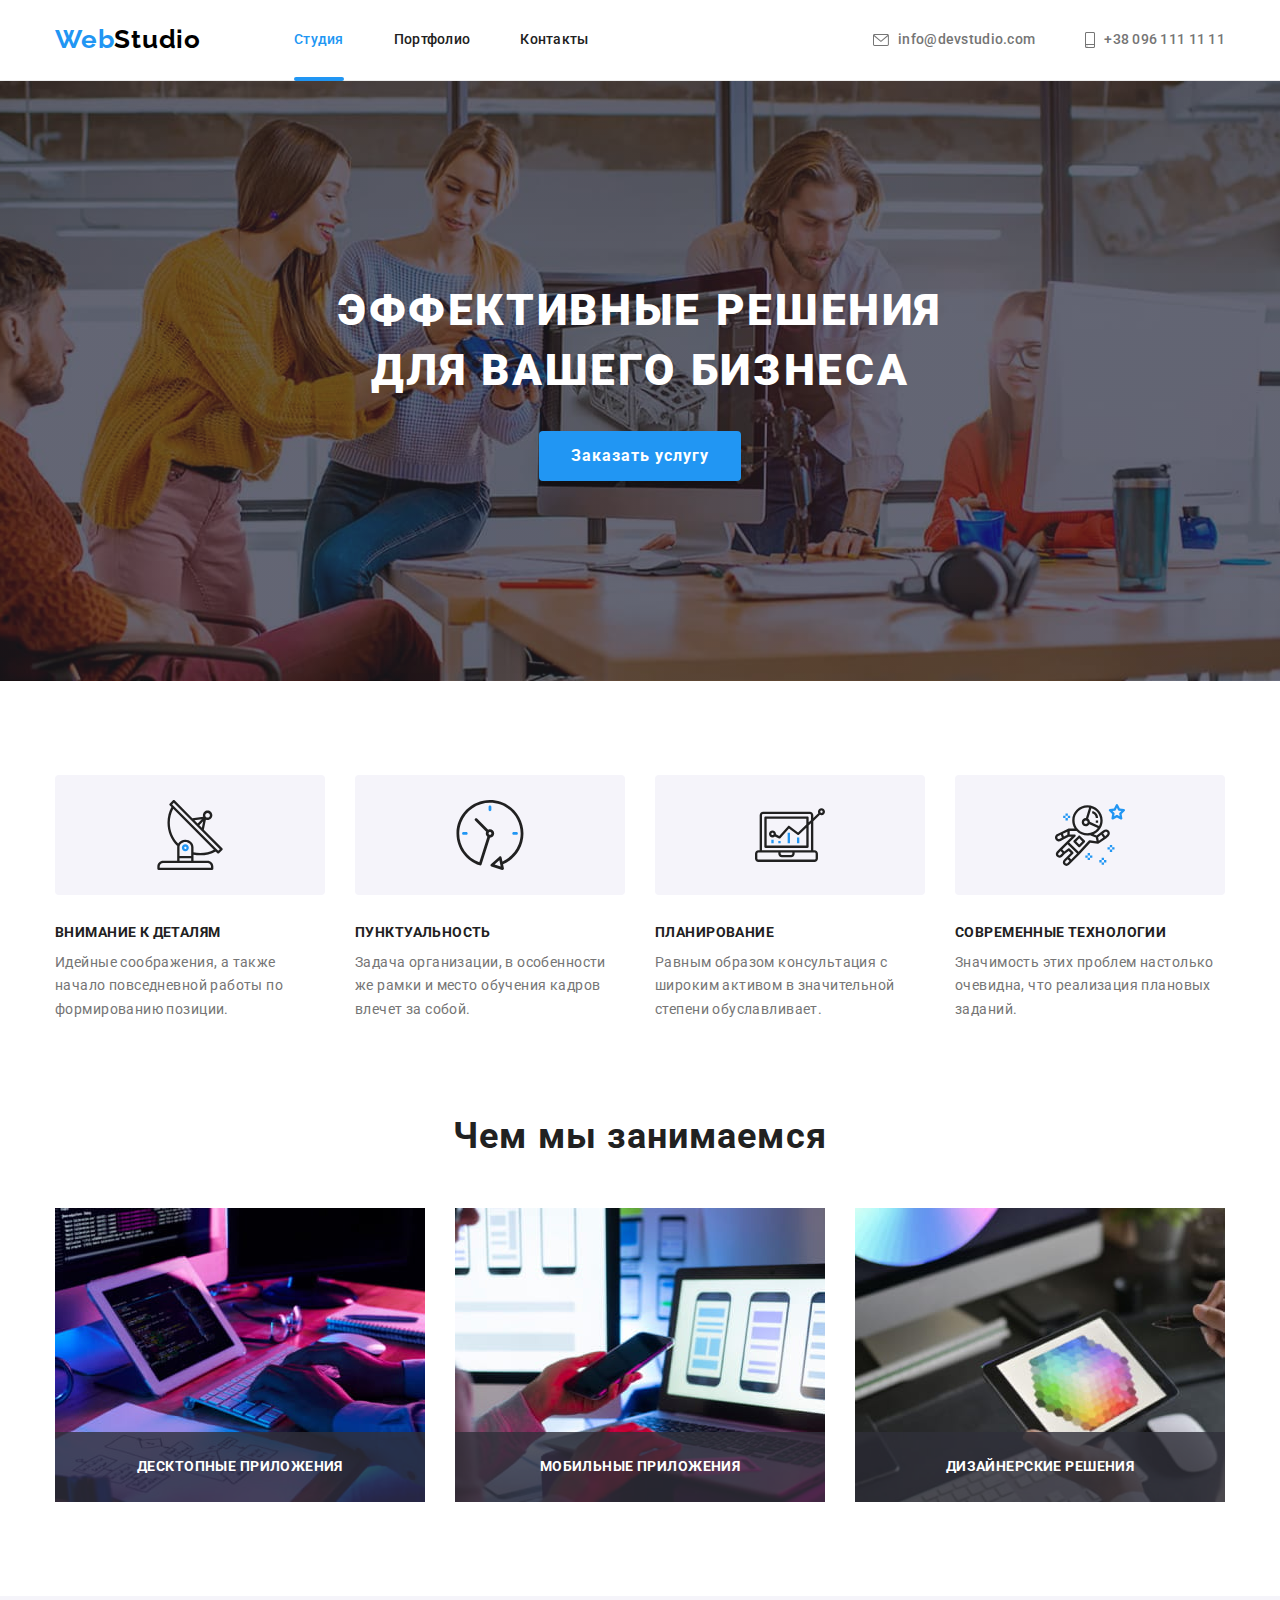
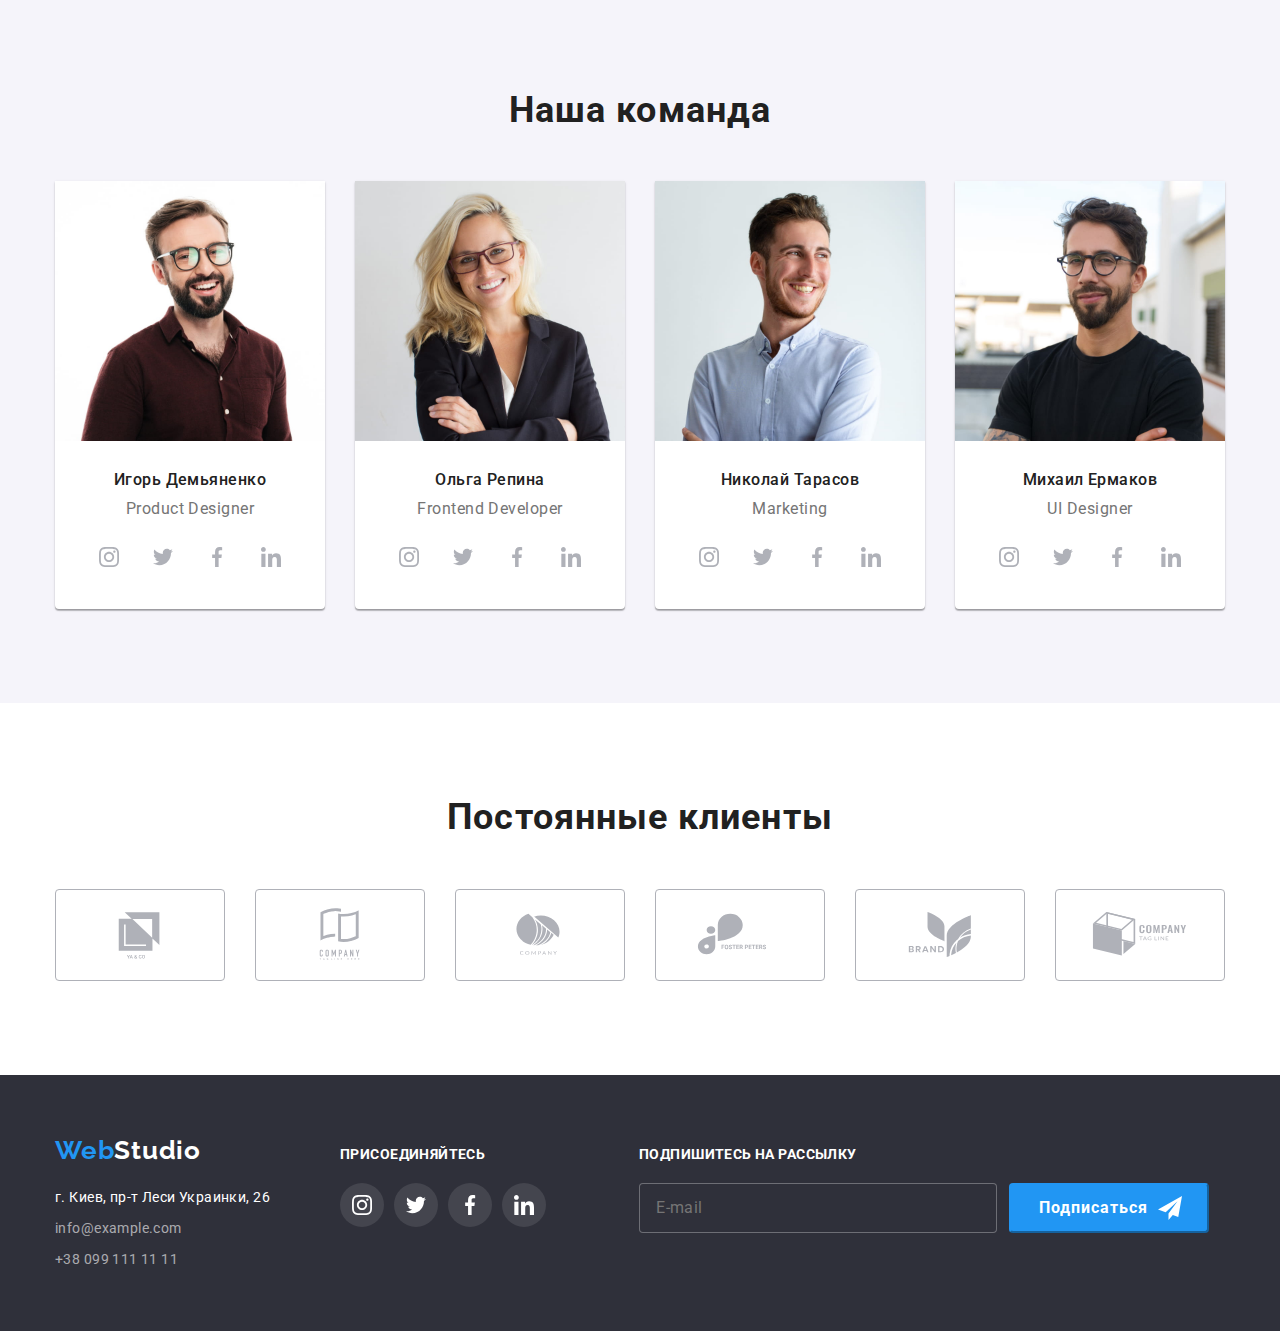
==== index.html @ 69a91611 "start" ====
<!DOCTYPE html>
<html lang="en">
<head>
    <meta charset="UTF-8">
    <meta http-equiv="X-UA-Compatible" content="IE=edge">
    <meta name="viewport" content="width=device-width, initial-scale=1.0">
    <title>goit-markup-hw-05</title>
    <link rel="stylesheet" href="./css/modernnormalize.css">
    <link rel="stylesheet" href="./css/style.css">
    <link rel="preconnect" href="https://fonts.googleapis.com">
    <link rel="preconnect" href="https://fonts.gstatic.com" crossorigin>
    <link href="https://fonts.googleapis.com/css2?family=Montserrat:wght@400;700&family=Raleway:wght@700&family=Roboto:wght@400;500;700;900&display=swap"
          rel="stylesheet">
</head>
<body>
    <!--Шапка-->
    <header class="headr">
        <div class="container">
            <nav class="navigation">
                <a href="./index.html" class="logo headers-logo link">
                    <span class="web">Web</span>Studio
                </a>
                <ul class="navig-list list">
                    <li class="headr-list-content"><a class="navig-link studio link" href="./index.html">Студия</a></li>
                    <li class="headr-list-content"><a class="navig-link link" href="./portfolio.html">Портфолио</a></li>
                    <li class="headr-list-content"><a class="navig-link link" href="">Контакты</a></li>
                </ul>
            </nav>
            <ul class="contacts-list list">
                <li class="headr-list-content"><a class="headers-contacts link" href="mailto:info@devstudio.com">
                    <svg class="headers-contacts-icon"><use href="./images/icons.svg#icon-mail"></use>
                    </svg>
                    info@devstudio.com
                </a>
                </li>
                <li class="headr-list-content"><a class="headers-contacts link" href="tel:+380961111111">
                    <svg class="headers-contacts-tel">
                        <use href="./images/icons.svg#icon-smartphone"></use>
                    </svg>
                    +38 096 111 11 11
                </a></li>
            </ul>
        </div> 
                
    </header>
    <main>
    <!--Герой-->   
        <section class="hero">
            <div class="container">
                <h1 class="hero-title title">Эффективные решения для вашего бизнеса</h1>
                <button data-modal-open class="main-butn" type="button">Заказать услугу</button>
            </div>
            <div data-modal class="backdrop is-hidden">
                <div class="modal">
                    
                    <button  data-modal-close class="close-btn" type="button">
                        <svg width="18px" height="18px" class="svg-close">
                            <use href="./images/icons.svg#icon-close">
                            </use>
                        </svg>
                    </button>
                    <div>
                        <b class="recall">Оставьте свои данные, мы вам перезвоним</b>
                        <form class="modal-form" autocomplete="off">
                            <label for="name" class="label-modal">Имя
                                <input class="input-modal" name="nik" type="text" id="name" />
                                <svg class="modal-icon" width="12px" height="12px">
                                    <use href="./images/icons.svg#icon-human"></use>
                                </svg>
                            </label>
                            <label class="label-modal">Телефон
                                <input class="input-modal" name="telephone" type="tel"/>
                                <svg class="modal-icon" width="13px" height="13px">
                                    <use href="./images/icons.svg#icon-phone"></use>
                                </svg>
                            </label>
                            <label class="label-modal">Почта
                                <input class="input-modal" name="mail" type="email"/>
                                <svg class="modal-icon" width="15px" height="12px">
                                    <use href="./images/icons.svg#icon-mail-2"></use>
                                </svg>
                            </label>
                            <label class="label-modal">Комментарий
                                <textarea class="textarea-modal"  name="coments" placeholder="Введите текст"></textarea>
                                                           
                            </label>
                            <label class="checkbox-text" >
                                
                                <input class="checkbox-agree visually-hidden "  type="checkbox" ><span class="check-area"></span>Соглашаюсь с рассылкой и принимаю <a class="modal-link" href="">Условия договора</a>
                                
                            </label>
                            <button type="submit" class="modal-btn">Отправить</button>
                        </form>
                    </div>
                    
                </div>

            </div>
        </section>
    <!--Наши плюсы (скрытый заголовок)--> 
    <section class="services section">
        <div class="container">
            <!-- Скрытый заголовок-->
            <h2 class="visually-hidden">Наши плюсы</h2>
            <ul class="services-list list">
                <li class="services-list-content">
                    <div class="services-picture">
                        <svg class="services-icon">
                            <use href="./images/icons.svg#icon-antenna">
                            </use>
                        </svg>
                    </div>
                    <h3 class="services-titles">Внимание к деталям</h3>
                    <p class="services-description">Идейные соображения, а также начало повседневной работы по формированию позиции.
                    </p>
                </li>
                <li class="services-list-content">
                    <div class="services-picture">
                        <svg class="services-icon">
                            <use href="./images/icons.svg#icon-clock">
                            </use>
                        </svg>
                    </div>
                    <h3 class="services-titles">Пунктуальность</h3>
                    <p class="services-description">Задача организации, в особенности же рамки и место обучения кадров влечет за
                        собой.</p>
                </li>
                <li class="services-list-content">
                    <div class="services-picture">
                        <svg class="services-icon">
                            <use href="./images/icons.svg#icon-diagram">
                            </use>
                        </svg>
                    </div>
                    <h3 class="services-titles">Планирование</h3>
                    <p class="services-description">Равным образом консультация с широким активом в значительной степени
                        обуславливает.</p>
                </li>
                <li class="services-list-content">
                    <div class="services-picture">
                        <svg class="services-icon">
                            <use href="./images/icons.svg#icon-astronaut">
                            </use>
                        </svg>
                    </div>
                    <h3 class="services-titles">Современные технологии</h3>
                    <p class="services-description">Значимость этих проблем настолько очевидна, что реализация плановых заданий.</p>
                </li>
            </ul>
        </div>
    </section>
    <!--Чем мы занимаемся-->
    <section class="our-job section">
       <div class="container">
            <h2 class="our-job-title">Чем мы занимаемся</h2>
            <ul class="our-job-list list">
                <li class="oj-list-content">
                    <img src="./images/box1.jpg" alt="Десктопные приложения" width="370"><div class="img-name">Десктопные приложения</div>
                </li>
                <li class="oj-list-content">
                    <img src="./images/box2.jpg" alt="Мобильные приложения" width="370"><div class="img-name">Мобильные приложения</div>
                </li>
                <li class="oj-list-content">
                    <img src="./images/box3.jpg" alt="Дизайнерские решения" width="370"><div class="img-name">Дизайнерские решения</div>
                </li>
            </ul>
       </div>
    </section>
    <!--Наша команда-->
    <section class="our-team section">
        <div class="container">
            <h2 class="our-team-title">Наша команда</h2>
            <ul class="our-team-list list">             
                <li class="list-content-team">
                    <img src="./images/worker1.jpg" alt="worker" width="270">
                    <div class="worker-box">
                    <h3 class="worker-title">Игорь Демьяненко</h3>
                    <p class="position">Product Designer</p>
                    <ul class="worker-icons list">
                        <li><a class="worker-link link" href=""><svg class="worker-icon">
                                    <use href="./images/icons.svg#icon-insta"></use>
                                    </svg>
                            </a>
                        </li>
                        <li><a class="worker-link link" href=""><svg class="worker-icon">
                                    <use href="./images/icons.svg#icon-twitter"></use>
                                </svg>
                            </a>
                        </li>
                        <li><a class="worker-link link" href=""><svg class="worker-icon">
                                    <use href="./images/icons.svg#icon-facebook"></use>
                                </svg>
                            </a>
                        </li>
                        <li><a class="worker-link link" href=""><svg class="worker-icon">
                                    <use href="./images/icons.svg#icon-linkedin"></use>
                                </svg>
                            </a>
                        </li>
                    </ul>
                    </div>
                </li>
                <li class="list-content-team">
                    <img src="./images/worker2.jpg" alt="worker" width="270">
                    <div class="worker-box">
                    <h3 class="worker-title">Ольга Репина</h3>
                    <p class="position">Frontend Developer</p>
                    <ul class="worker-icons list">
                        <li><a class="worker-link link" href=""><svg class="worker-icon">
                                    <use href="./images/icons.svg#icon-insta"></use>
                                </svg>
                            </a>
                        </li>
                        <li><a class="worker-link link" href=""><svg class="worker-icon">
                                    <use href="./images/icons.svg#icon-twitter"></use>
                                </svg>
                            </a>
                        </li>
                        <li><a class="worker-link link" href=""><svg class="worker-icon">
                                    <use href="./images/icons.svg#icon-facebook"></use>
                                </svg>
                            </a>
                        </li>
                        <li><a class="worker-link link" href=""><svg class="worker-icon">
                                    <use href="./images/icons.svg#icon-linkedin"></use>
                                </svg>
                            </a>
                        </li>
                    </ul>
                    </div>
                </li>
                <li class="list-content-team">
                    <img src="./images/worker3.jpg" alt="worker" width="270">
                    <div class="worker-box">
                    <h3 class="worker-title">Николай Тарасов</h3>
                    <p class="position">Marketing</p>
                    <ul class="worker-icons list">
                        <li><a class="worker-link link"  href=""><svg class="worker-icon">
                                    <use href="./images/icons.svg#icon-insta"></use>
                                </svg>
                            </a>
                        </li>
                        <li><a class="worker-link link"  href=""><svg class="worker-icon">
                                    <use href="./images/icons.svg#icon-twitter"></use>
                                </svg>
                            </a>
                        </li>
                        <li><a class="worker-link link"  href=""><svg class="worker-icon">
                                    <use href="./images/icons.svg#icon-facebook"></use>
                                </svg>
                            </a>
                        </li>
                        <li><a class="worker-link link"  href=""><svg class="worker-icon">
                                    <use href="./images/icons.svg#icon-linkedin"></use>
                                </svg>
                            </a>
                        </li>
                    </ul>
                    </div>
                </li>
                <li class="list-content-team">
                    <img src="./images/worker4.jpg" alt="worker" width="270">
                    <div class="worker-box">
                    <h3 class="worker-title">Михаил Ермаков</h3>
                    <p class="position">UI Designer</p>
                    <ul class="worker-icons list">
                        <li><a class="worker-link link" href=""><svg class="worker-icon">
                                    <use href="./images/icons.svg#icon-insta"></use>
                                </svg>
                            </a>
                        </li>
                        <li><a class="worker-link link" href=""><svg class="worker-icon">
                                    <use href="./images/icons.svg#icon-twitter"></use>
                                </svg>
                            </a>
                        </li>
                        <li><a class="worker-link link" href=""><svg class="worker-icon">
                                    <use href="./images/icons.svg#icon-facebook"></use>
                                </svg>
                            </a>
                        </li>
                        <li><a class="worker-link link"  href=""><svg class="worker-icon">
                                    <use href="./images/icons.svg#icon-linkedin"></use>
                                </svg>
                            </a>
                        </li>
                    </ul>
                    </div>
                </li>
            </ul>
        </div>
    </section>
    <!--Клиенты-->
    <section class="clients">
        <div class="container">
            <h2 class="clients-title">Постоянные клиенты</h2>
            <ul class="clients-list list">
                <li class="clients-list-content">
                    <a href="" class="clients-link link" ><svg class="clients-icon" height="60" width="106"><use href="./images/icons.svg#icon-logoone"></use></svg></a>
                </li>
                <li class="clients-list-content">
                    <a href="" class="clients-link link"><svg class="clients-icon" height="60" width="106">
                            <use href="./images/icons.svg#icon-logotwo"></use>
                        </svg></a>
                </li>
                <li class="clients-list-content">
                    <a href="" class="clients-link link"><svg class="clients-icon" height="60" width="106">
                            <use href="./images/icons.svg#icon-logothree"></use>
                        </svg></a>
                </li>
                <li class="clients-list-content">
                    <a href="" class="clients-link link"><svg class="clients-icon" height="60" width="106">
                            <use href="./images/icons.svg#icon-logofour"></use>
                        </svg></a>
                </li>
                <li class="clients-list-content">
                    <a href="" class="clients-link link"><svg class="clients-icon" height="60" width="106">
                            <use href="./images/icons.svg#icon-logofive"></use>
                        </svg></a>
                </li>
                <li class="clients-list-content">
                    <a href="" class="clients-link link"><svg class="clients-icon" height="60" width="106">
                            <use href="./images/icons.svg#icon-logosix"></use>
                        </svg></a>
                </li>
            </ul>
        </div>
    </section>
    </main>
    <!--Подвал-->
    <footer class="footr">
        <div class="container cont-footer">
            <div class="nav-box">
            <a class="logo footers-logo link" href="./index.html">
                <span class="web">Web</span>Studio
            </a>
            <address class="adres">
                <ul class="adres-list list">
                    <li class="footr-list-content"><a class="fact-adres link" href="https://goo.gl/maps/tWHg3Sb9LDnPVepB7" target="_blank"
                            rel="noopener nofollow noreferrer">г. Киев, пр-т Леси Украинки, 26</a></li>
                    <li class="footr-list-content"><a class="second-adres link" href="mailto:info@example.com">info@example.com</a></li>
                    <li class="footr-list-content"><a class="second-adres link" href="tel:+380991111111">+38 099 111 11 11</a></li>
                </ul>
            </address>
            </div>
            <div class="networks">
                <h3 class="footer-title">Присоединяйтесь</h3>
                <ul class="networks-list list">
                    <li class="networks-list-content">
                        <a class="networks-link link" href=""><svg class="networks-icon">
                                <use href="./images/icons.svg#icon-insta"></use>
                            </svg>
                        </a>
                    </li>
                    <li class="networks-list-content">
                        <a class="networks-link link" href=""><svg class="networks-icon">
                                <use href="./images/icons.svg#icon-twitter"></use>
                            </svg>
                        </a>
                    </li>
                    <li class="networks-list-content">
                        <a class="networks-link link" href=""><svg class="networks-icon">
                                <use href="./images/icons.svg#icon-facebook"></use>
                            </svg>
                        </a>
                    </li>
                    <li class="networks-list-content">
                        <a class="networks-link link" href=""><svg class="networks-icon">
                                <use href="./images/icons.svg#icon-linkedin"></use>
                            </svg>
                        </a>
                    </li>
                </ul>
            
            </div>
            <div class="mailing">
                <h3 class="footer-title">Подпишитесь на рассылку</h3>
                <form class="footer-form" autocomplete="off">
                    <label class="label-form-ftr">
                        <input type="email" name="email" class="input-form-ftr" placeholder="E-mail" />
                    </label>
                    <button type="submit" class="mail-btn">Подписаться <svg class="send-icon" width="24px" height="24px">
                        <use href="./images/icons.svg#icon-send"></use>
                        </svg>
                    </button>
                
                </form>

            </div>
            
        </div>
            
        
    </footer>
    <script src="./js/modal.js"></script>

</body>
</html>
---- css/modernnormalize.css ----
/*! modern-normalize v1.1.0 | MIT License | https://github.com/sindresorhus/modern-normalize */

/*
Document
========
*/

/**
Use a better box model (opinionated).
*/

*,
::before,
::after {
	box-sizing: border-box;
}

/**
1. Correct the line height in all browsers.
2. Prevent adjustments of font size after orientation changes in iOS.
3. Use a more readable tab size (opinionated).
*/

html {
	line-height: 1.15; /* 1 */
	-webkit-text-size-adjust: 100%; /* 2 */
	-moz-tab-size: 4; /* 3 */
	tab-size: 4; /* 3 */
}

/*
Sections
========
*/

/**
1. Remove the margin in all browsers.
2. Improve consistency of default fonts in all browsers. (https://github.com/sindresorhus/modern-normalize/issues/3)
*/

body {
	margin: 0; /* 1 */
	font-family:
		system-ui,
		-apple-system, /* Firefox supports this but not yet `system-ui` */
		'Segoe UI',
		Roboto,
		Helvetica,
		Arial,
		sans-serif,
		'Apple Color Emoji',
		'Segoe UI Emoji'; /* 2 */
}

/*
Grouping content
================
*/

/**
1. Add the correct height in Firefox.
2. Correct the inheritance of border color in Firefox. (https://bugzilla.mozilla.org/show_bug.cgi?id=190655)
*/

hr {
	height: 0; /* 1 */
	color: inherit; /* 2 */
}

/*
Text-level semantics
====================
*/

/**
Add the correct text decoration in Chrome, Edge, and Safari.
*/

abbr[title] {
	text-decoration: underline dotted;
}

/**
Add the correct font weight in Edge and Safari.
*/

b,
strong {
	font-weight: bolder;
}

/**
1. Improve consistency of default fonts in all browsers. (https://github.com/sindresorhus/modern-normalize/issues/3)
2. Correct the odd 'em' font sizing in all browsers.
*/

code,
kbd,
samp,
pre {
	font-family:
		ui-monospace,
		SFMono-Regular,
		Consolas,
		'Liberation Mono',
		Menlo,
		monospace; /* 1 */
	font-size: 1em; /* 2 */
}

/**
Add the correct font size in all browsers.
*/

small {
	font-size: 80%;
}

/**
Prevent 'sub' and 'sup' elements from affecting the line height in all browsers.
*/

sub,
sup {
	font-size: 75%;
	line-height: 0;
	position: relative;
	vertical-align: baseline;
}

sub {
	bottom: -0.25em;
}

sup {
	top: -0.5em;
}

/*
Tabular data
============
*/

/**
1. Remove text indentation from table contents in Chrome and Safari. (https://bugs.chromium.org/p/chromium/issues/detail?id=999088, https://bugs.webkit.org/show_bug.cgi?id=201297)
2. Correct table border color inheritance in all Chrome and Safari. (https://bugs.chromium.org/p/chromium/issues/detail?id=935729, https://bugs.webkit.org/show_bug.cgi?id=195016)
*/

table {
	text-indent: 0; /* 1 */
	border-color: inherit; /* 2 */
}

/*
Forms
=====
*/

/**
1. Change the font styles in all browsers.
2. Remove the margin in Firefox and Safari.
*/

button,
input,
optgroup,
select,
textarea {
	font-family: inherit; /* 1 */
	font-size: 100%; /* 1 */
	line-height: 1.15; /* 1 */
	margin: 0; /* 2 */
}

/**
Remove the inheritance of text transform in Edge and Firefox.
*/

button,
select {
	text-transform: none;
}

/**
Correct the inability to style clickable types in iOS and Safari.
*/

button,
[type='button'],
[type='reset'],
[type='submit'] {
	-webkit-appearance: button;
}

/**
Remove the inner border and padding in Firefox.
*/

::-moz-focus-inner {
	border-style: none;
	padding: 0;
}

/**
Restore the focus styles unset by the previous rule.
*/

:-moz-focusring {
	outline: 1px dotted ButtonText;
}

/**
Remove the additional ':invalid' styles in Firefox.
See: https://github.com/mozilla/gecko-dev/blob/2f9eacd9d3d995c937b4251a5557d95d494c9be1/layout/style/res/forms.css#L728-L737
*/

:-moz-ui-invalid {
	box-shadow: none;
}

/**
Remove the padding so developers are not caught out when they zero out 'fieldset' elements in all browsers.
*/

legend {
	padding: 0;
}

/**
Add the correct vertical alignment in Chrome and Firefox.
*/

progress {
	vertical-align: baseline;
}

/**
Correct the cursor style of increment and decrement buttons in Safari.
*/

::-webkit-inner-spin-button,
::-webkit-outer-spin-button {
	height: auto;
}

/**
1. Correct the odd appearance in Chrome and Safari.
2. Correct the outline style in Safari.
*/

[type='search'] {
	-webkit-appearance: textfield; /* 1 */
	outline-offset: -2px; /* 2 */
}

/**
Remove the inner padding in Chrome and Safari on macOS.
*/

::-webkit-search-decoration {
	-webkit-appearance: none;
}

/**
1. Correct the inability to style clickable types in iOS and Safari.
2. Change font properties to 'inherit' in Safari.
*/

::-webkit-file-upload-button {
	-webkit-appearance: button; /* 1 */
	font: inherit; /* 2 */
}

/*
Interactive
===========
*/

/*
Add the correct display in Chrome and Safari.
*/

summary {
	display: list-item;
}
---- css/style.css ----
*,
*::before,
*::after {
  box-sizing: border-box;
}
h1,
h2,
h3,
h4,
h5,
h6,
p {
  margin: 0;
}
ul {
  padding: 0;
  margin: 0;
}
img {
  display: block;
}

:root {
  --main-font: 'Roboto';
  --secondary-font: 'Raleway';
  --main-text-color: #212121;
  --primyry-text-color: #757575;
  --secondary-color: #2196f3;
  --bacnd-color: #ffffff;
  --logo-color: #000000;
  --hero-foot-color: #2f303a;
  --dysine-color: #f5f4fa;
  --adress-color: rgba(255, 255, 255, 0.6);
  --categorie-color: #eeeeee;
  --button-color: #188ce8;
  --icon-color: #afb1b8;
}
.container {
  width: 1200px;
  margin: 0 auto;
  padding-left: 15px;
  padding-right: 15px;
}

/* BODY */
body {
  color: var(--main-text-color);
  font-family: var(--main-font), sans-serif;
  font-weight: 400;
}
.list {
  list-style-type: none;
}
.link {
  text-decoration: none;
  display: block;
}
.section {
  padding-top: 94px;
  padding-bottom: 94px;
}
/* Стили Шапки */
.navig-link.studio {
  color: var(--secondary-color);
}
.navig-link.portfolio {
  color: var(--secondary-color);
}
.logo {
  font-family: var(--secondary-font);
  font-weight: 700;
  font-size: 26px;
  line-height: 1.2;
  letter-spacing: 0.03em;
}
.headers-logo {
  color: var(--logo-color);
}
.web {
  color: var(--secondary-color);
}
.navig-link {
  position: relative;
  font-weight: 500;
  font-size: 14px;
  line-height: 1.14;
  letter-spacing: 0.02em;
  color: var(--main-text-color);
  text-decoration: none;
  padding-top: 32px;
  padding-bottom: 32px;
  transition: color 250ms cubic-bezier(0.4, 0, 0.2, 1);
}

.navig-link.studio::after {
  position: absolute;
  bottom: -1px;
  content: '';
  display: block;
  width: 100%;
  height: 4px;
  border-radius: 2px;
  background-color: var(--secondary-color);
}
.navig-link.portfolio::after {
  position: absolute;
  bottom: -1px;
  content: '';
  display: block;
  width: 100%;
  height: 4px;
  border-radius: 2px;
  background-color: var(--secondary-color);
}

.navig-link:hover {
  color: var(--secondary-color);
}
.navig-link:focus {
  color: var(--secondary-color);
}
.headers-contacts {
  display: inline-flex;
  align-items: center;
  font-weight: 500;
  line-height: 1.14;
  letter-spacing: 0.02em;
  font-size: 14px;
  color: var(--primyry-text-color);
  text-decoration: none;
  padding-top: 32px;
  padding-bottom: 32px;

  transition: color 250ms cubic-bezier(0.4, 0, 0.2, 1);
}
.headers-contacts-icon {
  fill: var(--primyry-text-color);
  display: inline-block;
  width: 16px;
  height: 12px;
  margin-right: 9px;
  transition: fill 250ms cubic-bezier(0.4, 0, 0.2, 1);
}
.headers-contacts:hover .headers-contacts-icon,
.headers-contacts:focus .headers-contacts-icon {
  fill: var(--secondary-color);
}
.headers-contacts-tel {
  fill: var(--primyry-text-color);
  display: inline-block;
  width: 10px;
  height: 16px;
  margin-right: 9px;
  transition: fill 250ms cubic-bezier(0.4, 0, 0.2, 1);
}
.headers-contacts:hover .headers-contacts-tel,
.headers-contacts:focus .headers-contacts-tel {
  fill: var(--secondary-color);
}

.headers-contacts:hover,
.headers-contacts:focus {
  color: var(--secondary-color);
}

.headr {
  border-bottom: 1px solid #ececec;
}
.headr > .container {
  display: flex;
  align-items: center;
}
.navigation {
  display: flex;
  align-items: center;
}
.navig-list {
  display: flex;
  align-items: center;
  margin-left: 93px;
}
.contacts-list {
  display: flex;
  align-items: center;
  margin-left: auto;
}
.headr-list-content:not(:last-child) {
  margin-right: 50px;
}
/* Герой */

.hero {
  max-width: 1600px;
  background-color: var(--hero-foot-color);
  background-image: linear-gradient(to right, rgba(47, 48, 58, 0.4), rgba(47, 48, 58, 0.4)),
    url('../images/background.jpg');
  background-size: cover;
  background-repeat: no-repeat;
  background-position: center;
  text-align: center;
  padding: 200px 0;
  margin: 0 auto;
}
.hero > .container {
  padding: 0 0;
}
.hero-title {
  font-weight: 900;
  font-size: 44px;
  line-height: 1.36;
  max-width: 696px;

  letter-spacing: 0.06em;
  text-transform: uppercase;
  color: var(--bacnd-color);

  margin: 0 auto 30px auto;
}
.main-butn {
  font-family: var(--main-font);
  cursor: pointer;
  background: var(--secondary-color);
  box-shadow: 0px 4px 4px rgba(0, 0, 0, 0.15);
  border-radius: 4px;
  border: none;
  min-width: 200px;
  padding: 10px 32px;
  /* for text button */
  font-weight: 700;
  font-size: 16px;
  line-height: 1.87;
  align-items: center;
  letter-spacing: 0.06em;

  color: var(--bacnd-color);
  transition: background-color 250ms cubic-bezier(0.4, 0, 0.2, 1);
}
.main-butn:hover {
  background-color: var(--button-color);
}
.main-butn:focus {
  background-color: var(--button-color);
}

/* модалка */
.backdrop {
  position: fixed;
  top: 0;
  left: 0;
  width: 100%;
  height: 100%;
  background-color: rgba(0, 0, 0, 0.2);
  transition-property: transform, opacity, visibility;
  transition-duration: 250ms;
  transition-timing-function: cubic-bezier(0.4, 0, 0.2, 1);
  z-index: 10;
}
.backdrop.is-hidden {
  transform: scale(0.7);
  opacity: 0;
  pointer-events: none;
  visibility: hidden;
}
.modal {
  padding: 40px;
  position: absolute;
  width: 528px;
  height: 581px;
  background-color: var(--bacnd-color);
  top: 50%;
  left: 50%;
  transform: translate(-50%, -50%);

  box-shadow: 0px 1px 3px rgba(0, 0, 0, 0.12), 0px 1px 1px rgba(0, 0, 0, 0.14),
    0px 2px 1px rgba(0, 0, 0, 0.2);
  border-radius: 4px;
}
.close-btn {
  cursor: pointer;
  position: absolute;
  top: 8px;
  right: 8px;
  width: 30px;
  height: 30px;
  background-color: var(--bacnd-color);
  border: 1px solid rgba(0, 0, 0, 0.1);
  border-radius: 50%;
}
.svg-close {
  position: absolute;
  top: 50%;
  left: 50%;
  transform: translate(-50%, -50%);
  fill: var(--logo-color);
}

.close-btn:focus .svg-close,
.close-btn:hover .svg-close {
  fill: var(--button-color);
}

/* форма модалки  */
.recall {
  display: block;
  margin-bottom: 12px;
  font-weight: 700;
  font-size: 20px;
  line-height: 1.15;
  text-align: center;
  letter-spacing: 0.03em;
  color: var(--main-text-color);
}

.label-modal {
  position: relative;
  display: flex;
  flex-direction: column;
  margin-bottom: 10px;
  text-align: left;
  font-size: 12px;
  line-height: 1.16;
  letter-spacing: 0.01em;
  color: var(--primyry-text-color);
}
.input-modal {
  padding-left: 38px;
  z-index: 1;
  width: 448px;
  height: 40px;
  border: 1px solid rgba(33, 33, 33, 0.2);
  box-sizing: border-box;
  border-radius: 4px;
  background-color: var(--bacnd-color);
  outline: none;
  margin-top: 4px;
  transition: border-color 250ms cubic-bezier(0.4, 0, 0.2, 1);
}
.textarea-modal {
  width: 448px;
  height: 138px;
  outline: none;

  border: 1px solid rgba(33, 33, 33, 0.2);
  box-sizing: border-box;
  border-radius: 4px;
  resize: none;
  padding: 12px 16px;
  margin-top: 4px;
  transition: border-color 250ms cubic-bezier(0.4, 0, 0.2, 1);
}
.textarea-modal:focus {
  outline: none;
  border-color: var(--secondary-color);
}
.checkbox-text {
  position: relative;
  padding-left: 20px;
  display: block;
  font-size: 14px;
  line-height: 1.7;
  letter-spacing: 0.03em;
  color: #757575;
}

.check-area {
  display: block;
  position: absolute;
  width: 16px;
  height: 15px;
  background-color: var(--bacnd-color);
  border: 2px solid var(--main-text-color);
  border-radius: 2px;
  top: 50%;
  left: 20px;
  transform: translate(-50%, -50%);
  cursor: pointer;
  transition: border-color 250ms cubic-bezier(0.4, 0, 0.2, 1),
    background-image 250ms cubic-bezier(0.4, 0, 0.2, 1);
}
.checkbox-agree:checked + .check-area {
  background-image: url(../images/check.svg);
  background-color: var(--secondary-color);
  border-color: var(--secondary-color);
  background-repeat: no-repeat;
  background-size: contain;
  border: none;
}
.checkbox-agree:focus + .check-area {
  border-color: var(--secondary-color);
  outline: none;
}
.modal-link {
  color: #2196f3;
}
.textarea-modal::placeholder {
  font-size: 12px;
  line-height: 14px;
  letter-spacing: 0.01em;
  color: rgba(117, 117, 117, 0.5);
}
.modal-btn {
  margin-top: 30px;
  font-weight: 700;
  font-size: 16px;
  line-height: 1.88;

  letter-spacing: 0.06em;
  color: var(--bacnd-color);
  cursor: pointer;

  width: 200px;
  height: 50px;
  background-color: #2196f3;
  border-radius: 4px;
  border-color: var(--secondary-color);
  transition: background-color 250ms cubic-bezier(0.4, 0, 0.2, 1),
    box-shadow 250ms cubic-bezier(0.4, 0, 0.2, 1);
}
.modal-btn:focus,
.modal-btn:hover {
  box-shadow: 0px 4px 4px rgba(0, 0, 0, 0.15);
  background-color: var(--button-color);
}
.modal-icon {
  position: absolute;
  z-index: 2;
  bottom: 14px;
  left: 15px;
  fill: var(--main-text-color);
  transition: fill 250ms cubic-bezier(0.4, 0, 0.2, 1);
}
.input-modal:focus {
  border-color: var(--secondary-color);
  outline: none;
}

.input-modal:focus + .modal-icon {
  fill: var(--secondary-color);
}
/* Наши плюсы */
.services-picture {
  display: flex;
  justify-content: center;
  align-items: center;
  margin-bottom: 30px;
  width: 270px;
  height: 120px;
  background-color: var(--dysine-color);
  border-radius: 4px;
}
.services-icon {
  width: 70px;
  height: 70px;
}
.services-list {
  display: flex;
  align-items: center;
}
.services-list-content {
  width: 270px;
}
.services-list-content:not(:last-child) {
  margin-right: 30px;
}
.services-titles {
  font-weight: 700;
  font-size: 14px;
  line-height: 1.14;
  letter-spacing: 0.03em;
  text-transform: uppercase;
  margin-bottom: 10px;
}
.services-description {
  font-size: 14px;
  line-height: 1.7;
  letter-spacing: 0.03em;
  color: var(--primyry-text-color);
}
/* Чем мы занимаемся */
.our-job.section {
  padding-top: 0px;
}
.our-job-title {
  font-weight: 700;
  line-height: 1.16;
  text-align: center;
  letter-spacing: 0.03em;
  font-size: 36px;
  margin-bottom: 50px;
}
.our-job-list {
  display: flex;
}
.oj-list-content {
  position: relative;
  width: 370px;
}
.oj-list-content:not(:last-child) {
  margin-right: 30px;
}
.img-name {
  position: absolute;
  bottom: 0;
  padding-top: 27px;
  padding-bottom: 27px;
  width: 100%;

  font-weight: 700;
  font-size: 14px;
  line-height: 1.14;
  text-align: center;
  letter-spacing: 0.03em;
  text-transform: uppercase;
  color: var(--bacnd-color);

  background-color: rgba(47, 48, 58, 0.8);
}

/* Наша команда */
.our-team {
  background-color: var(--dysine-color);
}
.our-team-title {
  font-weight: 700;
  line-height: 1.16;
  text-align: center;
  letter-spacing: 0.03em;
  font-size: 36px;
  margin-bottom: 50px;
}
.our-team-list {
  display: flex;
}
.worker-icons {
  display: flex;
  align-items: center;
  justify-content: space-between;
}
.worker-icon {
  width: 20px;
  height: 20px;
  fill: var(--icon-color);
  transition: fill 250ms cubic-bezier(0.4, 0, 0.2, 1);
}
.worker-link {
  display: flex;
  justify-content: center;
  align-items: center;
  width: 44px;
  height: 44px;
  background-color: var(--bacnd-color);
  border-radius: 50%;
  transition: background-color 250ms cubic-bezier(0.4, 0, 0.2, 1);
}
.worker-link:hover,
.worker-link:focus {
  background-color: var(--secondary-color);
}
.worker-link:hover .worker-icon,
.worker-link:focus .worker-icon {
  fill: var(--bacnd-color);
}

.list-content-team {
  background-color: var(--bacnd-color);
  border-radius: 0px 0px 4px 4px;
  box-shadow: 0px 1px 3px rgba(0, 0, 0, 0.12), 0px 1px 1px rgba(0, 0, 0, 0.14),
    0px 2px 1px rgba(0, 0, 0, 0.2);

  width: 270px;
}
.list-content-team:not(:last-child) {
  margin-right: 30px;
}
.worker-box {
  padding: 30px 32px;
}
.worker-title {
  font-weight: 500;
  line-height: 1.18;
  text-align: center;
  letter-spacing: 0.03em;
  font-size: 16px;

  margin-bottom: 10px;
}
.position {
  font-size: 16px;
  line-height: 1.18;
  text-align: center;
  letter-spacing: 0.03em;
  color: var(--primyry-text-color);

  margin-bottom: 16px;
}
/* Клиенты */
.clients {
  padding-top: 94px;
  padding-bottom: 94px;
}
.clients-title {
  font-weight: 700;
  font-size: 36px;
  line-height: 1.16;
  text-align: center;
  letter-spacing: 0.03em;

  margin-bottom: 50px;
}
.clients-list {
  display: flex;
  justify-content: center;
}
.clients-list-content:not(:last-child) {
  margin-right: 30px;
}

.clients-icon {
  fill: var(--icon-color);
  transition: fill 250ms cubic-bezier(0.4, 0, 0.2, 1);
}
.clients-link {
  background-color: var(--bacnd-color);
  display: flex;
  justify-content: center;
  align-items: center;
  width: 170px;
  height: 92px;
  border: 1px solid var(--icon-color);
  border-radius: 4px;
  transition: border-color 250ms cubic-bezier(0.4, 0, 0.2, 1);
}
.clients-link:hover .clients-icon,
.clients-link:focus .clients-icon {
  fill: var(--secondary-color);
}
.clients-link:hover,
.clients-link:focus {
  border-color: var(--secondary-color);
}
/* Подвал */
.footr {
  background-color: var(--hero-foot-color);
  padding-top: 60px;
  padding-bottom: 60px;
}
.adres {
  font-style: normal;
}
.footers-logo {
  color: var(--bacnd-color);
  margin-bottom: 20px;
}
.fact-adres {
  font-size: 14px;
  letter-spacing: 0.03em;
  line-height: 1.7;
  color: var(--bacnd-color);
  transition: color 250ms cubic-bezier(0.4, 0, 0.2, 1);
}
.second-adres {
  font-size: 14px;
  line-height: 1.7;
  letter-spacing: 0.03em;
  color: var(--adress-color);
  transition: color 250ms cubic-bezier(0.4, 0, 0.2, 1);
}
/* что бы футер небыл шире */
.footr-list-content:not(:last-child) {
  margin-bottom: 7px;
}
.fact-adres:hover {
  color: var(--secondary-color);
}
.second-adres:hover {
  color: var(--secondary-color);
}
.fact-adres:focus {
  color: var(--secondary-color);
}
.second-adres:focus {
  color: var(--secondary-color);
}
.footer-title {
  font-weight: 700;
  margin-bottom: 20px;

  font-size: 14px;
  line-height: 1.14;
  letter-spacing: 0.03em;
  text-transform: uppercase;
  color: var(--bacnd-color);
}
.networks {
  margin-left: 70px;
}
.networks-list {
  display: flex;
  align-items: center;
}
.networks-icon {
  width: 20px;
  height: 20px;
  fill: var(--bacnd-color);
}
.networks-list-content:not(:last-child) {
  margin-right: 10px;
}
.networks-link {
  display: flex;
  justify-content: center;
  align-items: center;
  width: 44px;
  height: 44px;
  background-color: rgba(255, 255, 255, 0.1);
  border-radius: 50%;
  transition: background-color 250ms cubic-bezier(0.4, 0, 0.2, 1);
}
.networks-link:focus,
.networks-link:hover {
  background-color: var(--secondary-color);
}

.cont-footer {
  display: flex;
  align-items: baseline;
}

/* форма футера */
.mailing {
  margin-left: 93px;
}
.footer-form {
  display: flex;
}
.input-form-ftr {
  font-size: 16px;
  line-height: 1.25;
  letter-spacing: 0.03em;
  padding-left: 16px;

  color: var(--bacnd-color);
  display: flex;
  align-items: center;
  height: 50px;
  width: 358px;
  background-color: var(--hero-foot-color);
  border: 1px solid rgba(255, 255, 255, 0.3);
  border-radius: 4px;
  transition: border-color 250ms cubic-bezier(0.4, 0, 0.2, 1);
  outline: none;
}
.input-form-ftr:focus,
.input-form-ftr:hover {
  border-color: var(--secondary-color);
}
.mail-btn {
  display: flex;
  align-items: center;

  font-weight: 700;
  font-size: 16px;
  line-height: 1.87;
  letter-spacing: 0.06em;
  color: var(--bacnd-color);
  cursor: pointer;

  width: 200px;
  height: 50px;
  margin-left: 12px;
  padding-left: 28px;
  background-color: var(--secondary-color);
  border-radius: 4px;
  border-color: var(--secondary-color);
  transition: background-color 250ms cubic-bezier(0.4, 0, 0.2, 1);
}
.mail-btn:focus,
.mail-btn:hover {
  background-color: var(--button-color);
}

.send-icon {
  margin-left: 10px;
}

/* Категории */

.visually-hidden {
  position: absolute;

  width: 1px;
  height: 1px;
  margin: -1px;
  border: 0;
  padding: 0;

  white-space: nowrap;

  clip-path: inset(100%);
  clip: rect(0 0 0 0);
  overflow: hidden;
}

.secondary-butns {
  cursor: pointer;
  background-color: var(--dysine-color);
  border: none;
  border-radius: 4px;
  /* for text button */
  font-family: var(--main-font);
  font-weight: 500;
  font-size: 16px;
  line-height: 1.6;
  text-align: center;
  letter-spacing: 0.03em;

  padding: 6px 22px;
  min-width: 73px;

  transition: box-shadow 2500ms cubic-bezier(0.4, 0, 0.2, 1),
    background-color 2500ms cubic-bezier(0.4, 0, 0.2, 1), color 2500ms cubic-bezier(0.4, 0, 0.2, 1);
}
.secondary-butns:hover {
  background-color: var(--secondary-color);
  color: var(--bacnd-color);
  box-shadow: 0px 3px 1px rgba(0, 0, 0, 0.1), 0px 1px 2px rgba(0, 0, 0, 0.08),
    0px 2px 2px rgba(0, 0, 0, 0.12);
}
.secondary-butns:focus {
  background-color: var(--secondary-color);
  color: var(--bacnd-color);
  box-shadow: 0px 3px 1px rgba(0, 0, 0, 0.1), 0px 1px 2px rgba(0, 0, 0, 0.08),
    0px 2px 2px rgba(0, 0, 0, 0.12);
}
/* Селекторы категорий */
.img-overlay {
  position: relative;
  overflow: hidden;
}
.overlay {
  position: absolute;
  padding: 63px 24px;
  width: 100%;
  height: 100%;
  background-color: rgba(33, 150, 243, 0.9);
  top: 0;
  transform: translateY(101%);
  transition: transform 250ms cubic-bezier(0.4, 0, 0.2, 1);
}
.overlay-text {
  font-size: 18px;
  line-height: 1.55;
  letter-spacing: 0.03em;
  color: var(--bacnd-color);
}

.categorie {
  margin-right: 30px;
  margin-bottom: 30px;
  width: 370px;
}
.categorie-box {
  border: 1px solid var(--categorie-color);
  border-top: none;

  padding: 20px 24px;
}
.categorie:nth-last-child(-n + 3) {
  margin-bottom: 0px;
}
.categorie:nth-child(3n) {
  margin-right: 0px;
}

.categories-titles {
  font-weight: 700;
  font-size: 18px;
  line-height: 2;
  color: var(--main-text-color);

  margin-bottom: 4px;
}
.categories-description {
  font-size: 16px;
  line-height: 1.87;
  letter-spacing: 0.03em;
  color: var(--primyry-text-color);
}
.categories-list {
  display: flex;
  justify-content: center;
  margin-bottom: 50px;
}
.categories-list-content:not(:last-child) {
  margin-right: 8px;
}
.categories-img-list {
  display: flex;
  flex-wrap: wrap;
}
.categories-box {
  transition: box-shadow 250ms cubic-bezier(0.4, 0, 0.2, 1);
}
.categories-box:hover,
.categories-box:focus {
  box-shadow: 0px 1px 1px rgba(0, 0, 0, 0.12), 0px 4px 4px rgba(0, 0, 0, 0.06),
    1px 4px 6px rgba(0, 0, 0, 0.16);
}
.categories-box:hover .img-overlay .overlay,
.categories-box:focus .img-overlay .overlay {
  transform: translateY(0%);
}
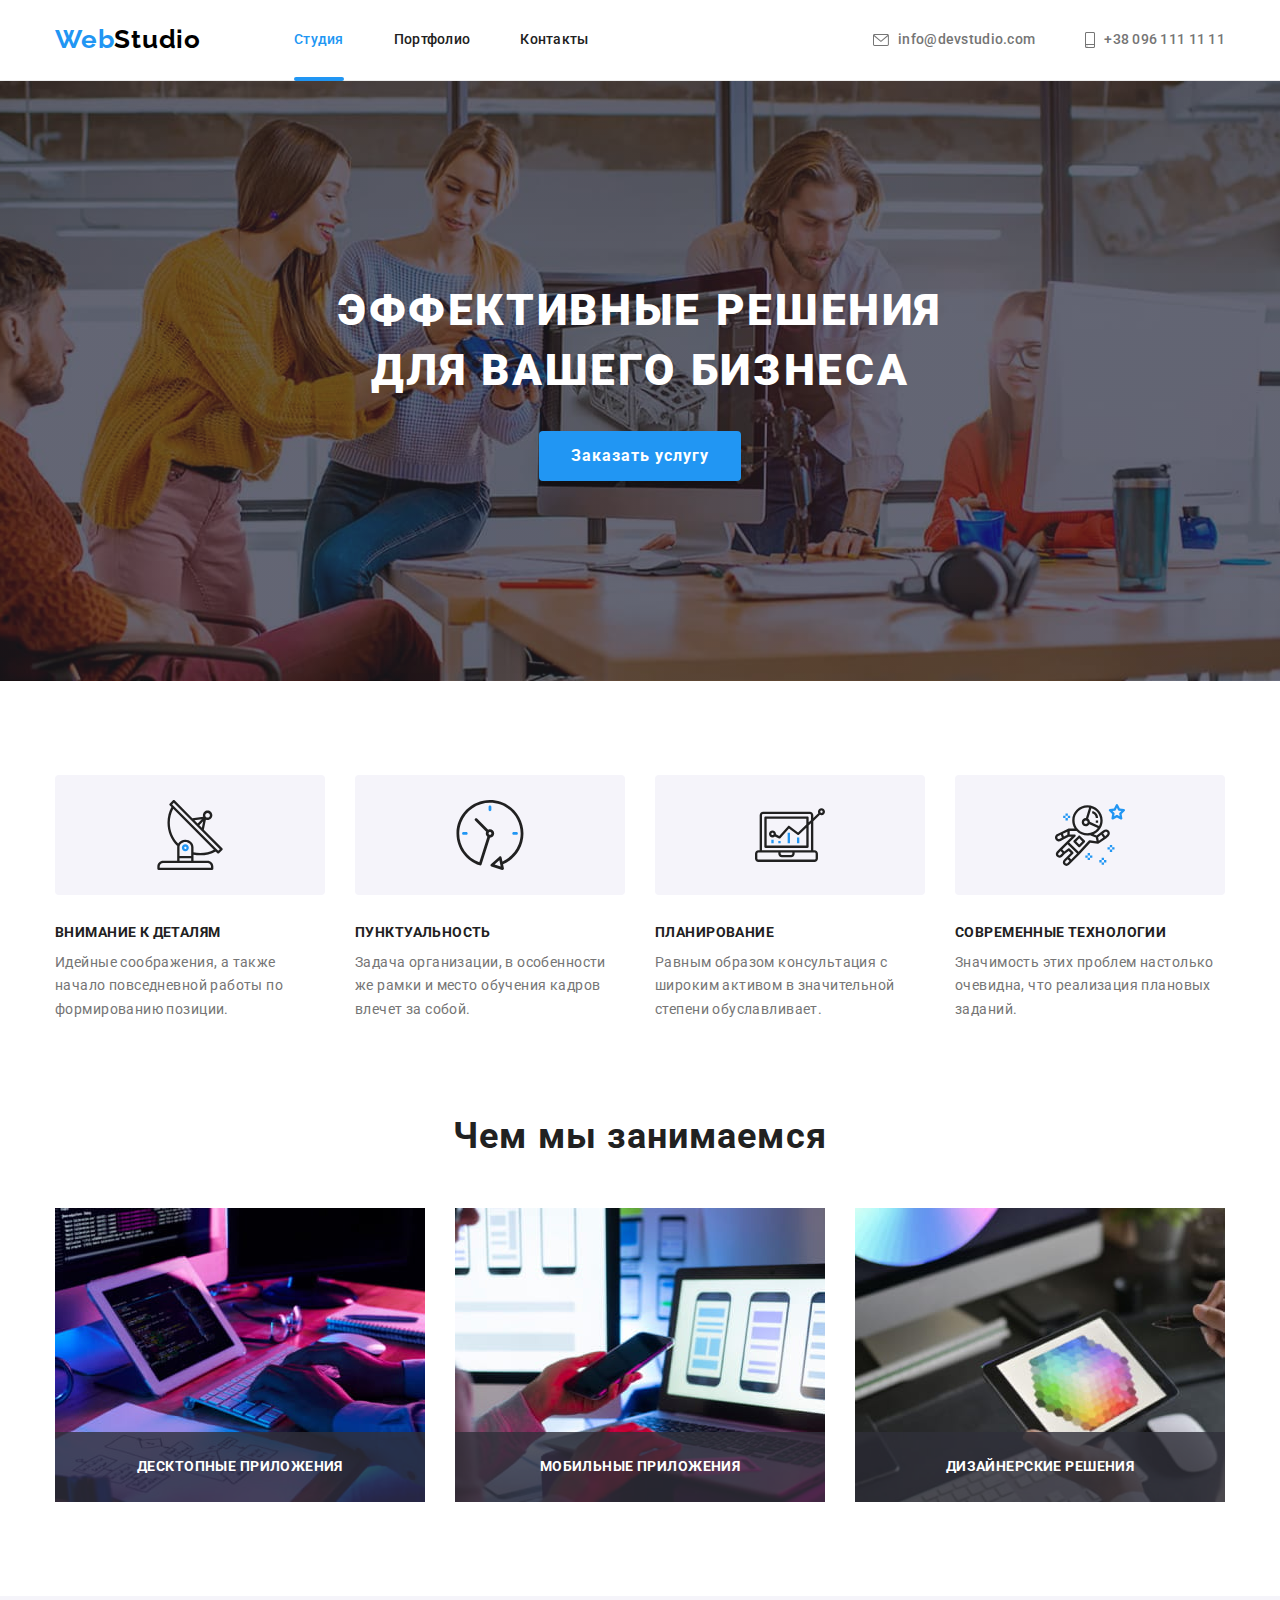
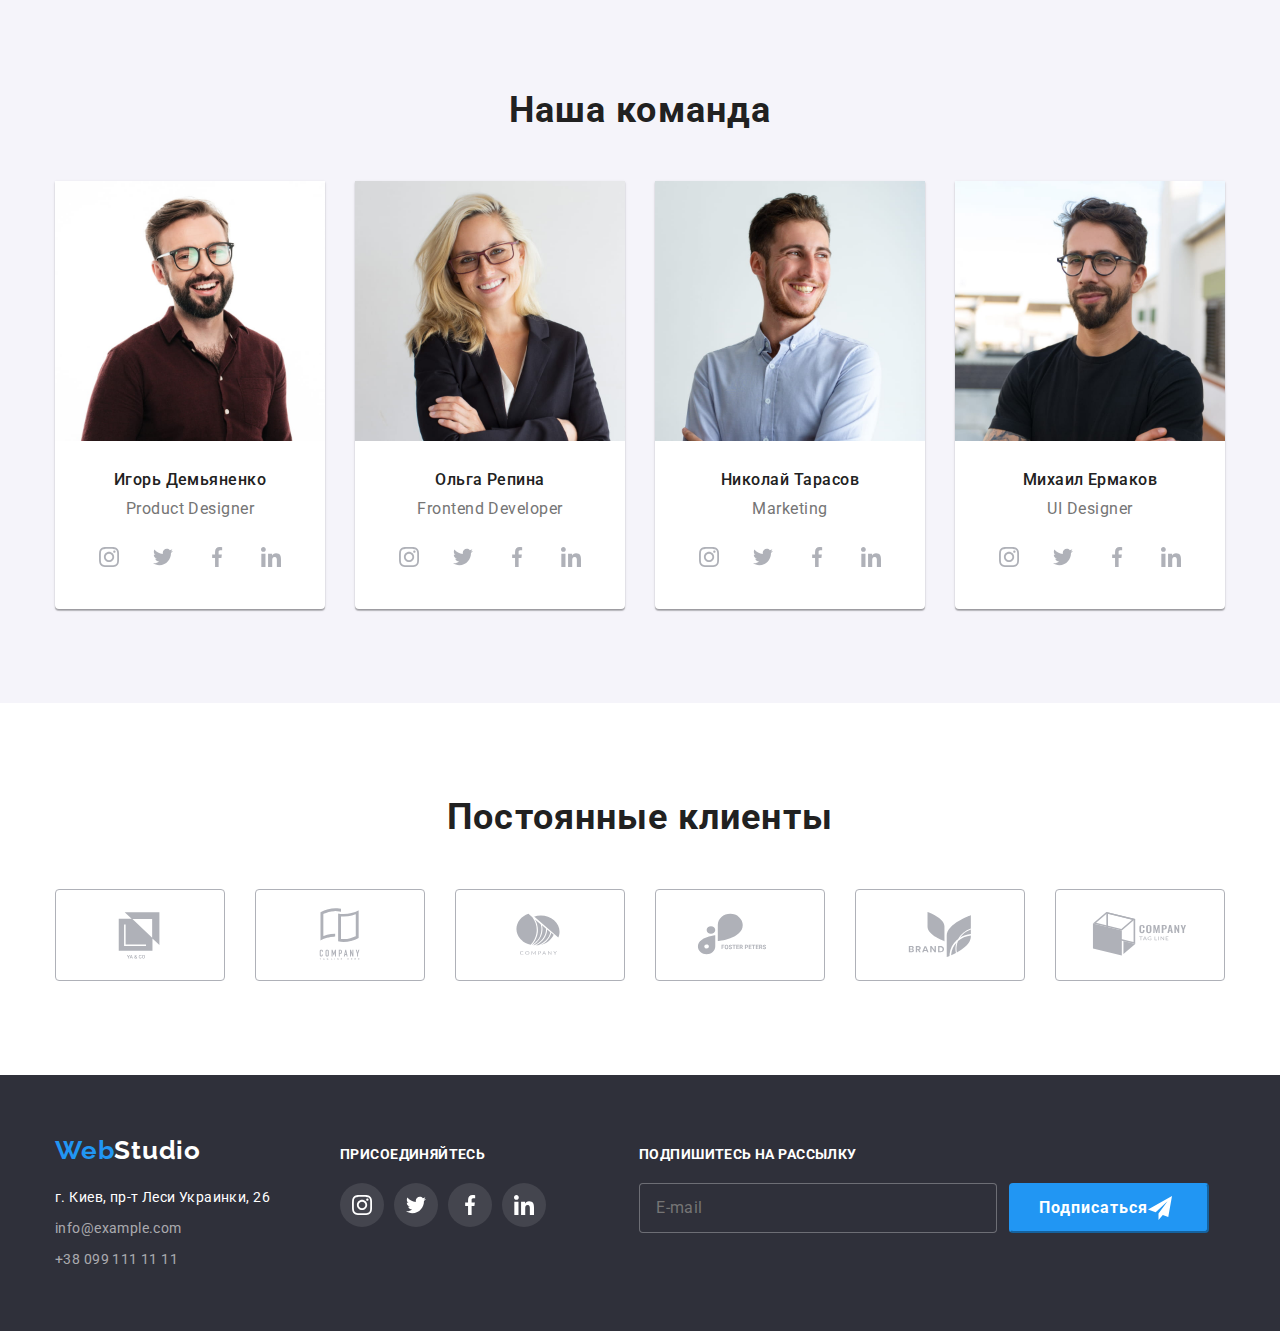
==== commit 3c4dc338: "Бэм" ====
--- a/index.html
+++ b/index.html
@@ -14,27 +14,27 @@
 </head>
 <body>
     <!--Шапка-->
-    <header class="headr">
+    <header class="header">
         <div class="container">
             <nav class="navigation">
-                <a href="./index.html" class="logo headers-logo link">
-                    <span class="web">Web</span>Studio
+                <a href="./index.html" class="logo link logo--top">
+                    <span class="logo__web">Web</span>Studio
                 </a>
-                <ul class="navig-list list">
-                    <li class="headr-list-content"><a class="navig-link studio link" href="./index.html">Студия</a></li>
-                    <li class="headr-list-content"><a class="navig-link link" href="./portfolio.html">Портфолио</a></li>
-                    <li class="headr-list-content"><a class="navig-link link" href="">Контакты</a></li>
+                <ul class="navigation__list list">
+                    <li class="navigation__content"><a class="navigation__link navigation__link--studio link" href="./index.html">Студия</a></li>
+                    <li class="navigation__content"><a class="navigation__link link" href="./portfolio.html">Портфолио</a></li>
+                    <li class="navigation__content"><a class="navigation__link link" href="">Контакты</a></li>
                 </ul>
             </nav>
-            <ul class="contacts-list list">
-                <li class="headr-list-content"><a class="headers-contacts link" href="mailto:info@devstudio.com">
-                    <svg class="headers-contacts-icon"><use href="./images/icons.svg#icon-mail"></use>
+            <ul class="contacts list">
+                <li class="contacts__content"><a class="contacts__link link" href="mailto:info@devstudio.com">
+                    <svg class="contacts__icon contacts__icon--mail"><use href="./images/icons.svg#icon-mail"></use>
                     </svg>
                     info@devstudio.com
                 </a>
                 </li>
-                <li class="headr-list-content"><a class="headers-contacts link" href="tel:+380961111111">
-                    <svg class="headers-contacts-tel">
+                <li class="contacts__content"><a class="contacts__link link" href="tel:+380961111111">
+                    <svg class="contacts__icon contacts__icon--tel">
                         <use href="./images/icons.svg#icon-smartphone"></use>
                     </svg>
                     +38 096 111 11 11
@@ -47,49 +47,49 @@
     <!--Герой-->   
         <section class="hero">
             <div class="container">
-                <h1 class="hero-title title">Эффективные решения для вашего бизнеса</h1>
-                <button data-modal-open class="main-butn" type="button">Заказать услугу</button>
+                <h1 class="hero__title title">Эффективные решения для вашего бизнеса</h1>
+                <button data-modal-open class="hero__button" type="button">Заказать услугу</button>
             </div>
             <div data-modal class="backdrop is-hidden">
                 <div class="modal">
                     
-                    <button  data-modal-close class="close-btn" type="button">
-                        <svg width="18px" height="18px" class="svg-close">
+                    <button  data-modal-close class="close-button" type="button">
+                        <svg width="18px" height="18px" class="close-button__icon">
                             <use href="./images/icons.svg#icon-close">
                             </use>
                         </svg>
                     </button>
                     <div>
-                        <b class="recall">Оставьте свои данные, мы вам перезвоним</b>
-                        <form class="modal-form" autocomplete="off">
-                            <label for="name" class="label-modal">Имя
-                                <input class="input-modal" name="nik" type="text" id="name" />
-                                <svg class="modal-icon" width="12px" height="12px">
+                        <b class="modal__recomend">Оставьте свои данные, мы вам перезвоним</b>
+                        <form class="modal__form" autocomplete="off">
+                            <label for="name" class="modal__label">Имя
+                                <input class="modal__input" name="nik" type="text" id="name" />
+                                <svg class="modal__icon" width="12px" height="12px">
                                     <use href="./images/icons.svg#icon-human"></use>
                                 </svg>
                             </label>
-                            <label class="label-modal">Телефон
-                                <input class="input-modal" name="telephone" type="tel"/>
-                                <svg class="modal-icon" width="13px" height="13px">
+                            <label class="modal__label">Телефон
+                                <input class="modal__input" name="telephone" type="tel"/>
+                                <svg class="modal__icon" width="13px" height="13px">
                                     <use href="./images/icons.svg#icon-phone"></use>
                                 </svg>
                             </label>
-                            <label class="label-modal">Почта
-                                <input class="input-modal" name="mail" type="email"/>
-                                <svg class="modal-icon" width="15px" height="12px">
+                            <label class="modal__label">Почта
+                                <input class="modal__input" name="mail" type="email"/>
+                                <svg class="modal__icon" width="15px" height="12px">
                                     <use href="./images/icons.svg#icon-mail-2"></use>
                                 </svg>
                             </label>
-                            <label class="label-modal">Комментарий
-                                <textarea class="textarea-modal"  name="coments" placeholder="Введите текст"></textarea>
+                            <label class="modal__label">Комментарий
+                                <textarea class="modal__textarea"  name="coments" placeholder="Введите текст"></textarea>
                                                            
                             </label>
-                            <label class="checkbox-text" >
+                            <label class="modal__agree" >
                                 
-                                <input class="checkbox-agree visually-hidden "  type="checkbox" ><span class="check-area"></span>Соглашаюсь с рассылкой и принимаю <a class="modal-link" href="">Условия договора</a>
+                                <input class="modal__checkbox visually-hidden "  type="checkbox" ><span class="modal__check-area"></span>Соглашаюсь с рассылкой и принимаю <a class="modal__link" href="">Условия договора</a>
                                 
                             </label>
-                            <button type="submit" class="modal-btn">Отправить</button>
+                            <button type="submit" class="modal__button">Отправить</button>
                         </form>
                     </div>
                     
@@ -98,53 +98,53 @@
             </div>
         </section>
     <!--Наши плюсы (скрытый заголовок)--> 
-    <section class="services section">
+    <section class="section">
         <div class="container">
             <!-- Скрытый заголовок-->
             <h2 class="visually-hidden">Наши плюсы</h2>
-            <ul class="services-list list">
-                <li class="services-list-content">
-                    <div class="services-picture">
-                        <svg class="services-icon">
+            <ul class="services list">
+                <li class="services__content">
+                    <div class="services__picture">
+                        <svg class="services__icon">
                             <use href="./images/icons.svg#icon-antenna">
                             </use>
                         </svg>
                     </div>
-                    <h3 class="services-titles">Внимание к деталям</h3>
-                    <p class="services-description">Идейные соображения, а также начало повседневной работы по формированию позиции.
+                    <h3 class="services__titles">Внимание к деталям</h3>
+                    <p class="services__description">Идейные соображения, а также начало повседневной работы по формированию позиции.
                     </p>
                 </li>
-                <li class="services-list-content">
-                    <div class="services-picture">
-                        <svg class="services-icon">
+                <li class="services__content">
+                    <div class="services__picture">
+                        <svg class="services__icon">
                             <use href="./images/icons.svg#icon-clock">
                             </use>
                         </svg>
                     </div>
-                    <h3 class="services-titles">Пунктуальность</h3>
-                    <p class="services-description">Задача организации, в особенности же рамки и место обучения кадров влечет за
+                    <h3 class="services__titles">Пунктуальность</h3>
+                    <p class="services__description">Задача организации, в особенности же рамки и место обучения кадров влечет за
                         собой.</p>
                 </li>
-                <li class="services-list-content">
-                    <div class="services-picture">
-                        <svg class="services-icon">
+                <li class="services__content">
+                    <div class="services__picture">
+                        <svg class="services__icon">
                             <use href="./images/icons.svg#icon-diagram">
                             </use>
                         </svg>
                     </div>
-                    <h3 class="services-titles">Планирование</h3>
-                    <p class="services-description">Равным образом консультация с широким активом в значительной степени
+                    <h3 class="services__titles">Планирование</h3>
+                    <p class="services__description">Равным образом консультация с широким активом в значительной степени
                         обуславливает.</p>
                 </li>
-                <li class="services-list-content">
-                    <div class="services-picture">
-                        <svg class="services-icon">
+                <li class="services__content">
+                    <div class="services__picture">
+                        <svg class="services__icon">
                             <use href="./images/icons.svg#icon-astronaut">
                             </use>
                         </svg>
                     </div>
-                    <h3 class="services-titles">Современные технологии</h3>
-                    <p class="services-description">Значимость этих проблем настолько очевидна, что реализация плановых заданий.</p>
+                    <h3 class="services__titles">Современные технологии</h3>
+                    <p class="services__description">Значимость этих проблем настолько очевидна, что реализация плановых заданий.</p>
                 </li>
             </ul>
         </div>
@@ -152,16 +152,16 @@
     <!--Чем мы занимаемся-->
     <section class="our-job section">
        <div class="container">
-            <h2 class="our-job-title">Чем мы занимаемся</h2>
-            <ul class="our-job-list list">
-                <li class="oj-list-content">
-                    <img src="./images/box1.jpg" alt="Десктопные приложения" width="370"><div class="img-name">Десктопные приложения</div>
-                </li>
-                <li class="oj-list-content">
-                    <img src="./images/box2.jpg" alt="Мобильные приложения" width="370"><div class="img-name">Мобильные приложения</div>
-                </li>
-                <li class="oj-list-content">
-                    <img src="./images/box3.jpg" alt="Дизайнерские решения" width="370"><div class="img-name">Дизайнерские решения</div>
+            <h2 class="our-job__title">Чем мы занимаемся</h2>
+            <ul class="our-job__list list">
+                <li class="our-job__content">
+                    <img src="./images/box1.jpg" alt="Десктопные приложения" width="370"><div class="our-job_lettering">Десктопные приложения</div>
+                </li>
+                <li class="our-job__content">
+                    <img src="./images/box2.jpg" alt="Мобильные приложения" width="370"><div class="our-job_lettering">Мобильные приложения</div>
+                </li>
+                <li class="our-job__content">
+                    <img src="./images/box3.jpg" alt="Дизайнерские решения" width="370"><div class="our-job_lettering">Дизайнерские решения</div>
                 </li>
             </ul>
        </div>
@@ -169,30 +169,30 @@
     <!--Наша команда-->
     <section class="our-team section">
         <div class="container">
-            <h2 class="our-team-title">Наша команда</h2>
-            <ul class="our-team-list list">             
-                <li class="list-content-team">
+            <h2 class="our-team__title">Наша команда</h2>
+            <ul class="our-team__list list">             
+                <li class="employee">
                     <img src="./images/worker1.jpg" alt="worker" width="270">
-                    <div class="worker-box">
-                    <h3 class="worker-title">Игорь Демьяненко</h3>
-                    <p class="position">Product Designer</p>
-                    <ul class="worker-icons list">
-                        <li><a class="worker-link link" href=""><svg class="worker-icon">
+                    <div class="employee__box">
+                    <h3 class="employee__title">Игорь Демьяненко</h3>
+                    <p class="employee__position">Product Designer</p>
+                    <ul class="employee__networks list">
+                        <li><a class="employee__link link" href=""><svg class="employee__icon">
                                     <use href="./images/icons.svg#icon-insta"></use>
                                     </svg>
                             </a>
                         </li>
-                        <li><a class="worker-link link" href=""><svg class="worker-icon">
+                        <li><a class="employee__link link" href=""><svg class="employee__icon">
                                     <use href="./images/icons.svg#icon-twitter"></use>
                                 </svg>
                             </a>
                         </li>
-                        <li><a class="worker-link link" href=""><svg class="worker-icon">
+                        <li><a class="employee__link link" href=""><svg class="employee__icon">
                                     <use href="./images/icons.svg#icon-facebook"></use>
                                 </svg>
                             </a>
                         </li>
-                        <li><a class="worker-link link" href=""><svg class="worker-icon">
+                        <li><a class="employee__link link" href=""><svg class="employee__icon">
                                     <use href="./images/icons.svg#icon-linkedin"></use>
                                 </svg>
                             </a>
@@ -200,28 +200,28 @@
                     </ul>
                     </div>
                 </li>
-                <li class="list-content-team">
+                <li class="employee">
                     <img src="./images/worker2.jpg" alt="worker" width="270">
-                    <div class="worker-box">
-                    <h3 class="worker-title">Ольга Репина</h3>
-                    <p class="position">Frontend Developer</p>
-                    <ul class="worker-icons list">
-                        <li><a class="worker-link link" href=""><svg class="worker-icon">
+                    <div class="employee__box">
+                    <h3 class="employee__title">Ольга Репина</h3>
+                    <p class="employee__position">Frontend Developer</p>
+                    <ul class="employee__networks list">
+                        <li><a class="employee__link link" href=""><svg class="employee__icon">
                                     <use href="./images/icons.svg#icon-insta"></use>
                                 </svg>
                             </a>
                         </li>
-                        <li><a class="worker-link link" href=""><svg class="worker-icon">
+                        <li><a class="employee__link link" href=""><svg class="employee__icon">
                                     <use href="./images/icons.svg#icon-twitter"></use>
                                 </svg>
                             </a>
                         </li>
-                        <li><a class="worker-link link" href=""><svg class="worker-icon">
+                        <li><a class="employee__link link" href=""><svg class="employee__icon">
                                     <use href="./images/icons.svg#icon-facebook"></use>
                                 </svg>
                             </a>
                         </li>
-                        <li><a class="worker-link link" href=""><svg class="worker-icon">
+                        <li><a class="employee__link link" href=""><svg class="employee__icon">
                                     <use href="./images/icons.svg#icon-linkedin"></use>
                                 </svg>
                             </a>
@@ -229,28 +229,28 @@
                     </ul>
                     </div>
                 </li>
-                <li class="list-content-team">
+                <li class="employee">
                     <img src="./images/worker3.jpg" alt="worker" width="270">
-                    <div class="worker-box">
-                    <h3 class="worker-title">Николай Тарасов</h3>
-                    <p class="position">Marketing</p>
-                    <ul class="worker-icons list">
-                        <li><a class="worker-link link"  href=""><svg class="worker-icon">
+                    <div class="employee__box">
+                    <h3 class="employee__title">Николай Тарасов</h3>
+                    <p class="employee__position">Marketing</p>
+                    <ul class="employee__networks list">
+                        <li><a class="employee__link link"  href=""><svg class="employee__icon">
                                     <use href="./images/icons.svg#icon-insta"></use>
                                 </svg>
                             </a>
                         </li>
-                        <li><a class="worker-link link"  href=""><svg class="worker-icon">
+                        <li><a class="employee__link link"  href=""><svg class="employee__icon">
                                     <use href="./images/icons.svg#icon-twitter"></use>
                                 </svg>
                             </a>
                         </li>
-                        <li><a class="worker-link link"  href=""><svg class="worker-icon">
+                        <li><a class="employee__link link"  href=""><svg class="employee__icon">
                                     <use href="./images/icons.svg#icon-facebook"></use>
                                 </svg>
                             </a>
                         </li>
-                        <li><a class="worker-link link"  href=""><svg class="worker-icon">
+                        <li><a class="employee__link link"  href=""><svg class="employee__icon">
                                     <use href="./images/icons.svg#icon-linkedin"></use>
                                 </svg>
                             </a>
@@ -258,28 +258,28 @@
                     </ul>
                     </div>
                 </li>
-                <li class="list-content-team">
+                <li class="employee">
                     <img src="./images/worker4.jpg" alt="worker" width="270">
-                    <div class="worker-box">
-                    <h3 class="worker-title">Михаил Ермаков</h3>
-                    <p class="position">UI Designer</p>
-                    <ul class="worker-icons list">
-                        <li><a class="worker-link link" href=""><svg class="worker-icon">
+                    <div class="employee__box">
+                    <h3 class="employee__title">Михаил Ермаков</h3>
+                    <p class="employee__position">UI Designer</p>
+                    <ul class="employee__networks list">
+                        <li><a class="employee__link link" href=""><svg class="employee__icon">
                                     <use href="./images/icons.svg#icon-insta"></use>
                                 </svg>
                             </a>
                         </li>
-                        <li><a class="worker-link link" href=""><svg class="worker-icon">
+                        <li><a class="employee__link link" href=""><svg class="employee__icon">
                                     <use href="./images/icons.svg#icon-twitter"></use>
                                 </svg>
                             </a>
                         </li>
-                        <li><a class="worker-link link" href=""><svg class="worker-icon">
+                        <li><a class="employee__link link" href=""><svg class="employee__icon">
                                     <use href="./images/icons.svg#icon-facebook"></use>
                                 </svg>
                             </a>
                         </li>
-                        <li><a class="worker-link link"  href=""><svg class="worker-icon">
+                        <li><a class="employee__link link"  href=""><svg class="employee__icon">
                                     <use href="./images/icons.svg#icon-linkedin"></use>
                                 </svg>
                             </a>
@@ -291,35 +291,35 @@
         </div>
     </section>
     <!--Клиенты-->
-    <section class="clients">
+    <section class="our-clients">
         <div class="container">
-            <h2 class="clients-title">Постоянные клиенты</h2>
-            <ul class="clients-list list">
-                <li class="clients-list-content">
-                    <a href="" class="clients-link link" ><svg class="clients-icon" height="60" width="106"><use href="./images/icons.svg#icon-logoone"></use></svg></a>
-                </li>
-                <li class="clients-list-content">
-                    <a href="" class="clients-link link"><svg class="clients-icon" height="60" width="106">
+            <h2 class="our-clients__title">Постоянные клиенты</h2>
+            <ul class="clients list">
+                <li class="clients__content">
+                    <a href="" class="clients__link link" ><svg class="clients__icon" height="60" width="106"><use href="./images/icons.svg#icon-logoone"></use></svg></a>
+                </li>
+                <li class="clients__content">
+                    <a href="" class="clients__link link"><svg class="clients__icon" height="60" width="106">
                             <use href="./images/icons.svg#icon-logotwo"></use>
                         </svg></a>
                 </li>
-                <li class="clients-list-content">
-                    <a href="" class="clients-link link"><svg class="clients-icon" height="60" width="106">
+                <li class="clients__content">
+                    <a href="" class="clients__link link"><svg class="clients__icon" height="60" width="106">
                             <use href="./images/icons.svg#icon-logothree"></use>
                         </svg></a>
                 </li>
-                <li class="clients-list-content">
-                    <a href="" class="clients-link link"><svg class="clients-icon" height="60" width="106">
+                <li class="clients__content">
+                    <a href="" class="clients__link link"><svg class="clients__icon" height="60" width="106">
                             <use href="./images/icons.svg#icon-logofour"></use>
                         </svg></a>
                 </li>
-                <li class="clients-list-content">
-                    <a href="" class="clients-link link"><svg class="clients-icon" height="60" width="106">
+                <li class="clients__content">
+                    <a href="" class="clients__link link"><svg class="clients__icon" height="60" width="106">
                             <use href="./images/icons.svg#icon-logofive"></use>
                         </svg></a>
                 </li>
-                <li class="clients-list-content">
-                    <a href="" class="clients-link link"><svg class="clients-icon" height="60" width="106">
+                <li class="clients__content">
+                    <a href="" class="clients__link link"><svg class="clients__icon" height="60" width="106">
                             <use href="./images/icons.svg#icon-logosix"></use>
                         </svg></a>
                 </li>
@@ -328,44 +328,44 @@
     </section>
     </main>
     <!--Подвал-->
-    <footer class="footr">
-        <div class="container cont-footer">
-            <div class="nav-box">
-            <a class="logo footers-logo link" href="./index.html">
-                <span class="web">Web</span>Studio
+    <footer class="footer">
+        <div class="container footer__container">
+            <div class="navigation-box">
+            <a class="logo link logo--bottom " href="./index.html">
+                <span class="logo__web">Web</span>Studio
             </a>
-            <address class="adres">
-                <ul class="adres-list list">
-                    <li class="footr-list-content"><a class="fact-adres link" href="https://goo.gl/maps/tWHg3Sb9LDnPVepB7" target="_blank"
+            <address class="adress">
+                <ul class="adress__list list">
+                    <li class="adress__content"><a class="adress__fact link" href="https://goo.gl/maps/tWHg3Sb9LDnPVepB7" target="_blank"
                             rel="noopener nofollow noreferrer">г. Киев, пр-т Леси Украинки, 26</a></li>
-                    <li class="footr-list-content"><a class="second-adres link" href="mailto:info@example.com">info@example.com</a></li>
-                    <li class="footr-list-content"><a class="second-adres link" href="tel:+380991111111">+38 099 111 11 11</a></li>
+                    <li class="adress__content"><a class="adress__secondary link" href="mailto:info@example.com">info@example.com</a></li>
+                    <li class="adress__content"><a class="adress__secondary link" href="tel:+380991111111">+38 099 111 11 11</a></li>
                 </ul>
             </address>
             </div>
             <div class="networks">
-                <h3 class="footer-title">Присоединяйтесь</h3>
-                <ul class="networks-list list">
-                    <li class="networks-list-content">
-                        <a class="networks-link link" href=""><svg class="networks-icon">
+                <h3 class="networks__title">Присоединяйтесь</h3>
+                <ul class="networks__list list">
+                    <li class="networks__content">
+                        <a class="networks__link link" href=""><svg class="networks__icon">
                                 <use href="./images/icons.svg#icon-insta"></use>
                             </svg>
                         </a>
                     </li>
-                    <li class="networks-list-content">
-                        <a class="networks-link link" href=""><svg class="networks-icon">
+                    <li class="networks__content">
+                        <a class="networks__link link" href=""><svg class="networks__icon">
                                 <use href="./images/icons.svg#icon-twitter"></use>
                             </svg>
                         </a>
                     </li>
-                    <li class="networks-list-content">
-                        <a class="networks-link link" href=""><svg class="networks-icon">
+                    <li class="networks__content">
+                        <a class="networks__link link" href=""><svg class="networks__icon">
                                 <use href="./images/icons.svg#icon-facebook"></use>
                             </svg>
                         </a>
                     </li>
-                    <li class="networks-list-content">
-                        <a class="networks-link link" href=""><svg class="networks-icon">
+                    <li class="networks__content">
+                        <a class="networks__link link" href=""><svg class="networks__icon">
                                 <use href="./images/icons.svg#icon-linkedin"></use>
                             </svg>
                         </a>
@@ -374,12 +374,12 @@
             
             </div>
             <div class="mailing">
-                <h3 class="footer-title">Подпишитесь на рассылку</h3>
-                <form class="footer-form" autocomplete="off">
-                    <label class="label-form-ftr">
-                        <input type="email" name="email" class="input-form-ftr" placeholder="E-mail" />
+                <h3 class="mailing__title">Подпишитесь на рассылку</h3>
+                <form class="mailing__form" autocomplete="off">
+                    <label class="mailing__label">
+                        <input type="email" name="email" class="mailing__input" placeholder="E-mail" />
                     </label>
-                    <button type="submit" class="mail-btn">Подписаться <svg class="send-icon" width="24px" height="24px">
+                    <button type="submit" class="mailing__button">Подписаться <svg class="mailing_icon" width="24px" height="24px">
                         <use href="./images/icons.svg#icon-send"></use>
                         </svg>
                     </button>
--- a/css/style.css
+++ b/css/style.css
@@ -60,10 +60,10 @@
   padding-bottom: 94px;
 }
 /* Стили Шапки */
-.navig-link.studio {
+.navigation__link.navigation__link--studio {
   color: var(--secondary-color);
 }
-.navig-link.portfolio {
+.navigation__link.navigation__link--portfolio {
   color: var(--secondary-color);
 }
 .logo {
@@ -73,13 +73,13 @@
   line-height: 1.2;
   letter-spacing: 0.03em;
 }
-.headers-logo {
+.logo--top {
   color: var(--logo-color);
 }
-.web {
+.logo__web {
   color: var(--secondary-color);
 }
-.navig-link {
+.navigation__link {
   position: relative;
   font-weight: 500;
   font-size: 14px;
@@ -92,7 +92,7 @@
   transition: color 250ms cubic-bezier(0.4, 0, 0.2, 1);
 }
 
-.navig-link.studio::after {
+.navigation__link.navigation__link--studio::after {
   position: absolute;
   bottom: -1px;
   content: '';
@@ -102,7 +102,7 @@
   border-radius: 2px;
   background-color: var(--secondary-color);
 }
-.navig-link.portfolio::after {
+.navigation__link.navigation__link--portfolio::after {
   position: absolute;
   bottom: -1px;
   content: '';
@@ -113,13 +113,13 @@
   background-color: var(--secondary-color);
 }
 
-.navig-link:hover {
+.navigation__link:hover {
   color: var(--secondary-color);
 }
-.navig-link:focus {
+.navigation__link:focus {
   color: var(--secondary-color);
 }
-.headers-contacts {
+.contacts__link {
   display: inline-flex;
   align-items: center;
   font-weight: 500;
@@ -133,40 +133,40 @@
 
   transition: color 250ms cubic-bezier(0.4, 0, 0.2, 1);
 }
-.headers-contacts-icon {
+.contacts__icon {
   fill: var(--primyry-text-color);
   display: inline-block;
+
+  margin-right: 9px;
+  transition: fill 250ms cubic-bezier(0.4, 0, 0.2, 1);
+}
+.contacts__link:hover .contacts__icon,
+.contacts__link:focus .contacts__icon {
+  fill: var(--secondary-color);
+}
+
+.contacts__icon--mail {
   width: 16px;
   height: 12px;
-  margin-right: 9px;
-  transition: fill 250ms cubic-bezier(0.4, 0, 0.2, 1);
-}
-.headers-contacts:hover .headers-contacts-icon,
-.headers-contacts:focus .headers-contacts-icon {
-  fill: var(--secondary-color);
-}
-.headers-contacts-tel {
-  fill: var(--primyry-text-color);
-  display: inline-block;
+}
+.contacts__icon--tel {
   width: 10px;
   height: 16px;
-  margin-right: 9px;
-  transition: fill 250ms cubic-bezier(0.4, 0, 0.2, 1);
-}
-.headers-contacts:hover .headers-contacts-tel,
-.headers-contacts:focus .headers-contacts-tel {
+}
+.contacts__link:hover .headers-contacts-tel,
+.contacts__link:focus .headers-contacts-tel {
   fill: var(--secondary-color);
 }
 
-.headers-contacts:hover,
-.headers-contacts:focus {
+.contacts__link:hover,
+.contacts__link:focus {
   color: var(--secondary-color);
 }
 
-.headr {
+.header {
   border-bottom: 1px solid #ececec;
 }
-.headr > .container {
+.header > .container {
   display: flex;
   align-items: center;
 }
@@ -174,17 +174,20 @@
   display: flex;
   align-items: center;
 }
-.navig-list {
+.navigation__list {
   display: flex;
   align-items: center;
   margin-left: 93px;
 }
-.contacts-list {
+.contacts {
   display: flex;
   align-items: center;
   margin-left: auto;
 }
-.headr-list-content:not(:last-child) {
+.navigation__content:not(:last-child) {
+  margin-right: 50px;
+}
+.contacts__content:not(:last-child) {
   margin-right: 50px;
 }
 /* Герой */
@@ -204,7 +207,7 @@
 .hero > .container {
   padding: 0 0;
 }
-.hero-title {
+.hero__title {
   font-weight: 900;
   font-size: 44px;
   line-height: 1.36;
@@ -216,7 +219,7 @@
 
   margin: 0 auto 30px auto;
 }
-.main-butn {
+.hero__button {
   font-family: var(--main-font);
   cursor: pointer;
   background: var(--secondary-color);
@@ -235,10 +238,10 @@
   color: var(--bacnd-color);
   transition: background-color 250ms cubic-bezier(0.4, 0, 0.2, 1);
 }
-.main-butn:hover {
+.hero__button:hover {
   background-color: var(--button-color);
 }
-.main-butn:focus {
+.hero__button:focus {
   background-color: var(--button-color);
 }
 
@@ -275,7 +278,7 @@
     0px 2px 1px rgba(0, 0, 0, 0.2);
   border-radius: 4px;
 }
-.close-btn {
+.close-button {
   cursor: pointer;
   position: absolute;
   top: 8px;
@@ -286,7 +289,7 @@
   border: 1px solid rgba(0, 0, 0, 0.1);
   border-radius: 50%;
 }
-.svg-close {
+.close-button__icon {
   position: absolute;
   top: 50%;
   left: 50%;
@@ -294,13 +297,13 @@
   fill: var(--logo-color);
 }
 
-.close-btn:focus .svg-close,
-.close-btn:hover .svg-close {
+.close-button:focus .close-button__icon,
+.close-button:hover .close-button__icon {
   fill: var(--button-color);
 }
 
 /* форма модалки  */
-.recall {
+.modal__recomend {
   display: block;
   margin-bottom: 12px;
   font-weight: 700;
@@ -311,7 +314,7 @@
   color: var(--main-text-color);
 }
 
-.label-modal {
+.modal__label {
   position: relative;
   display: flex;
   flex-direction: column;
@@ -322,7 +325,7 @@
   letter-spacing: 0.01em;
   color: var(--primyry-text-color);
 }
-.input-modal {
+.modal__input {
   padding-left: 38px;
   z-index: 1;
   width: 448px;
@@ -335,7 +338,7 @@
   margin-top: 4px;
   transition: border-color 250ms cubic-bezier(0.4, 0, 0.2, 1);
 }
-.textarea-modal {
+.modal__textarea {
   width: 448px;
   height: 138px;
   outline: none;
@@ -348,11 +351,11 @@
   margin-top: 4px;
   transition: border-color 250ms cubic-bezier(0.4, 0, 0.2, 1);
 }
-.textarea-modal:focus {
+.modal__textarea:focus {
   outline: none;
   border-color: var(--secondary-color);
 }
-.checkbox-text {
+.modal__agree {
   position: relative;
   padding-left: 20px;
   display: block;
@@ -362,7 +365,7 @@
   color: #757575;
 }
 
-.check-area {
+.modal__check-area {
   display: block;
   position: absolute;
   width: 16px;
@@ -377,7 +380,7 @@
   transition: border-color 250ms cubic-bezier(0.4, 0, 0.2, 1),
     background-image 250ms cubic-bezier(0.4, 0, 0.2, 1);
 }
-.checkbox-agree:checked + .check-area {
+.modal__checkbox:checked + .modal__check-area {
   background-image: url(../images/check.svg);
   background-color: var(--secondary-color);
   border-color: var(--secondary-color);
@@ -385,20 +388,20 @@
   background-size: contain;
   border: none;
 }
-.checkbox-agree:focus + .check-area {
+.modal__checkbox:focus + .modal__check-area {
   border-color: var(--secondary-color);
   outline: none;
 }
-.modal-link {
+.modal__link {
   color: #2196f3;
 }
-.textarea-modal::placeholder {
+.modal__textarea::placeholder {
   font-size: 12px;
   line-height: 14px;
   letter-spacing: 0.01em;
   color: rgba(117, 117, 117, 0.5);
 }
-.modal-btn {
+.modal__button {
   margin-top: 30px;
   font-weight: 700;
   font-size: 16px;
@@ -416,12 +419,12 @@
   transition: background-color 250ms cubic-bezier(0.4, 0, 0.2, 1),
     box-shadow 250ms cubic-bezier(0.4, 0, 0.2, 1);
 }
-.modal-btn:focus,
-.modal-btn:hover {
+.modal__button:focus,
+.modal__button:hover {
   box-shadow: 0px 4px 4px rgba(0, 0, 0, 0.15);
   background-color: var(--button-color);
 }
-.modal-icon {
+.modal__icon {
   position: absolute;
   z-index: 2;
   bottom: 14px;
@@ -429,16 +432,16 @@
   fill: var(--main-text-color);
   transition: fill 250ms cubic-bezier(0.4, 0, 0.2, 1);
 }
-.input-modal:focus {
+.modal__input:focus {
   border-color: var(--secondary-color);
   outline: none;
 }
 
-.input-modal:focus + .modal-icon {
+.modal__input:focus + .modal__icon {
   fill: var(--secondary-color);
 }
 /* Наши плюсы */
-.services-picture {
+.services__picture {
   display: flex;
   justify-content: center;
   align-items: center;
@@ -448,21 +451,21 @@
   background-color: var(--dysine-color);
   border-radius: 4px;
 }
-.services-icon {
+.services__icon {
   width: 70px;
   height: 70px;
 }
-.services-list {
-  display: flex;
-  align-items: center;
-}
-.services-list-content {
+.services {
+  display: flex;
+  align-items: center;
+}
+.services__content {
   width: 270px;
 }
-.services-list-content:not(:last-child) {
+.services__content:not(:last-child) {
   margin-right: 30px;
 }
-.services-titles {
+.services__titles {
   font-weight: 700;
   font-size: 14px;
   line-height: 1.14;
@@ -470,7 +473,7 @@
   text-transform: uppercase;
   margin-bottom: 10px;
 }
-.services-description {
+.services__description {
   font-size: 14px;
   line-height: 1.7;
   letter-spacing: 0.03em;
@@ -480,7 +483,7 @@
 .our-job.section {
   padding-top: 0px;
 }
-.our-job-title {
+.our-job__title {
   font-weight: 700;
   line-height: 1.16;
   text-align: center;
@@ -488,17 +491,17 @@
   font-size: 36px;
   margin-bottom: 50px;
 }
-.our-job-list {
-  display: flex;
-}
-.oj-list-content {
+.our-job__list {
+  display: flex;
+}
+.our-job__content {
   position: relative;
   width: 370px;
 }
-.oj-list-content:not(:last-child) {
+.our-job__content:not(:last-child) {
   margin-right: 30px;
 }
-.img-name {
+.our-job_lettering {
   position: absolute;
   bottom: 0;
   padding-top: 27px;
@@ -520,7 +523,7 @@
 .our-team {
   background-color: var(--dysine-color);
 }
-.our-team-title {
+.our-team__title {
   font-weight: 700;
   line-height: 1.16;
   text-align: center;
@@ -528,21 +531,21 @@
   font-size: 36px;
   margin-bottom: 50px;
 }
-.our-team-list {
-  display: flex;
-}
-.worker-icons {
+.our-team__list {
+  display: flex;
+}
+.employee__networks {
   display: flex;
   align-items: center;
   justify-content: space-between;
 }
-.worker-icon {
+.employee__icon {
   width: 20px;
   height: 20px;
   fill: var(--icon-color);
   transition: fill 250ms cubic-bezier(0.4, 0, 0.2, 1);
 }
-.worker-link {
+.employee__link {
   display: flex;
   justify-content: center;
   align-items: center;
@@ -552,16 +555,16 @@
   border-radius: 50%;
   transition: background-color 250ms cubic-bezier(0.4, 0, 0.2, 1);
 }
-.worker-link:hover,
-.worker-link:focus {
+.employee__link:hover,
+.employee__link:focus {
   background-color: var(--secondary-color);
 }
-.worker-link:hover .worker-icon,
-.worker-link:focus .worker-icon {
+.employee__link:hover .employee__icon,
+.employee__link:focus .employee__icon {
   fill: var(--bacnd-color);
 }
 
-.list-content-team {
+.employee {
   background-color: var(--bacnd-color);
   border-radius: 0px 0px 4px 4px;
   box-shadow: 0px 1px 3px rgba(0, 0, 0, 0.12), 0px 1px 1px rgba(0, 0, 0, 0.14),
@@ -569,13 +572,13 @@
 
   width: 270px;
 }
-.list-content-team:not(:last-child) {
+.employee:not(:last-child) {
   margin-right: 30px;
 }
-.worker-box {
+.employee__box {
   padding: 30px 32px;
 }
-.worker-title {
+.employee__title {
   font-weight: 500;
   line-height: 1.18;
   text-align: center;
@@ -584,7 +587,7 @@
 
   margin-bottom: 10px;
 }
-.position {
+.employee__position {
   font-size: 16px;
   line-height: 1.18;
   text-align: center;
@@ -594,11 +597,11 @@
   margin-bottom: 16px;
 }
 /* Клиенты */
-.clients {
+.our-clients {
   padding-top: 94px;
   padding-bottom: 94px;
 }
-.clients-title {
+.our-clients__title {
   font-weight: 700;
   font-size: 36px;
   line-height: 1.16;
@@ -607,19 +610,19 @@
 
   margin-bottom: 50px;
 }
-.clients-list {
+.clients {
   display: flex;
   justify-content: center;
 }
-.clients-list-content:not(:last-child) {
+.clients__content:not(:last-child) {
   margin-right: 30px;
 }
 
-.clients-icon {
+.clients__icon {
   fill: var(--icon-color);
   transition: fill 250ms cubic-bezier(0.4, 0, 0.2, 1);
 }
-.clients-link {
+.clients__link {
   background-color: var(--bacnd-color);
   display: flex;
   justify-content: center;
@@ -630,35 +633,35 @@
   border-radius: 4px;
   transition: border-color 250ms cubic-bezier(0.4, 0, 0.2, 1);
 }
-.clients-link:hover .clients-icon,
-.clients-link:focus .clients-icon {
+.clients__link:hover .clients__icon,
+.clients__link:focus .clients__icon {
   fill: var(--secondary-color);
 }
-.clients-link:hover,
-.clients-link:focus {
+.clients__link:hover,
+.clients__link:focus {
   border-color: var(--secondary-color);
 }
 /* Подвал */
-.footr {
+.footer {
   background-color: var(--hero-foot-color);
   padding-top: 60px;
   padding-bottom: 60px;
 }
-.adres {
+.adress {
   font-style: normal;
 }
-.footers-logo {
+.logo--bottom {
   color: var(--bacnd-color);
   margin-bottom: 20px;
 }
-.fact-adres {
+.adress__fact {
   font-size: 14px;
   letter-spacing: 0.03em;
   line-height: 1.7;
   color: var(--bacnd-color);
   transition: color 250ms cubic-bezier(0.4, 0, 0.2, 1);
 }
-.second-adres {
+.adress__secondary {
   font-size: 14px;
   line-height: 1.7;
   letter-spacing: 0.03em;
@@ -666,22 +669,23 @@
   transition: color 250ms cubic-bezier(0.4, 0, 0.2, 1);
 }
 /* что бы футер небыл шире */
-.footr-list-content:not(:last-child) {
+.adress__content:not(:last-child) {
   margin-bottom: 7px;
 }
-.fact-adres:hover {
+.adress__fact:hover {
   color: var(--secondary-color);
 }
-.second-adres:hover {
+.adress__secondary:hover {
   color: var(--secondary-color);
 }
-.fact-adres:focus {
+.adress__fact:focus {
   color: var(--secondary-color);
 }
-.second-adres:focus {
+.adress__secondary:focus {
   color: var(--secondary-color);
 }
-.footer-title {
+.networks__title,
+.mailing__title {
   font-weight: 700;
   margin-bottom: 20px;
 
@@ -691,22 +695,23 @@
   text-transform: uppercase;
   color: var(--bacnd-color);
 }
+
 .networks {
   margin-left: 70px;
 }
-.networks-list {
-  display: flex;
-  align-items: center;
-}
-.networks-icon {
+.networks__list {
+  display: flex;
+  align-items: center;
+}
+.networks__icon {
   width: 20px;
   height: 20px;
   fill: var(--bacnd-color);
 }
-.networks-list-content:not(:last-child) {
+.networks__content:not(:last-child) {
   margin-right: 10px;
 }
-.networks-link {
+.networks__link {
   display: flex;
   justify-content: center;
   align-items: center;
@@ -716,12 +721,12 @@
   border-radius: 50%;
   transition: background-color 250ms cubic-bezier(0.4, 0, 0.2, 1);
 }
-.networks-link:focus,
-.networks-link:hover {
+.networks__link:focus,
+.networks__link:hover {
   background-color: var(--secondary-color);
 }
 
-.cont-footer {
+.footer__container {
   display: flex;
   align-items: baseline;
 }
@@ -730,10 +735,10 @@
 .mailing {
   margin-left: 93px;
 }
-.footer-form {
-  display: flex;
-}
-.input-form-ftr {
+.mailing__form {
+  display: flex;
+}
+.mailing__input {
   font-size: 16px;
   line-height: 1.25;
   letter-spacing: 0.03em;
@@ -750,11 +755,11 @@
   transition: border-color 250ms cubic-bezier(0.4, 0, 0.2, 1);
   outline: none;
 }
-.input-form-ftr:focus,
-.input-form-ftr:hover {
+.mailing__input:focus,
+.mailing__input:hover {
   border-color: var(--secondary-color);
 }
-.mail-btn {
+.mailing__button {
   display: flex;
   align-items: center;
 
@@ -774,12 +779,12 @@
   border-color: var(--secondary-color);
   transition: background-color 250ms cubic-bezier(0.4, 0, 0.2, 1);
 }
-.mail-btn:focus,
-.mail-btn:hover {
+.mailing__button:focus,
+.mailing__button:hover {
   background-color: var(--button-color);
 }
 
-.send-icon {
+.mailing_ico {
   margin-left: 10px;
 }
 
@@ -801,7 +806,7 @@
   overflow: hidden;
 }
 
-.secondary-butns {
+.categories__butns {
   cursor: pointer;
   background-color: var(--dysine-color);
   border: none;
@@ -817,27 +822,27 @@
   padding: 6px 22px;
   min-width: 73px;
 
-  transition: box-shadow 2500ms cubic-bezier(0.4, 0, 0.2, 1),
-    background-color 2500ms cubic-bezier(0.4, 0, 0.2, 1), color 2500ms cubic-bezier(0.4, 0, 0.2, 1);
-}
-.secondary-butns:hover {
+  transition: box-shadow 250ms cubic-bezier(0.4, 0, 0.2, 1),
+    background-color 250ms cubic-bezier(0.4, 0, 0.2, 1), color 2500ms cubic-bezier(0.4, 0, 0.2, 1);
+}
+.categories__butns:hover {
   background-color: var(--secondary-color);
   color: var(--bacnd-color);
   box-shadow: 0px 3px 1px rgba(0, 0, 0, 0.1), 0px 1px 2px rgba(0, 0, 0, 0.08),
     0px 2px 2px rgba(0, 0, 0, 0.12);
 }
-.secondary-butns:focus {
+.categories__butns:focus {
   background-color: var(--secondary-color);
   color: var(--bacnd-color);
   box-shadow: 0px 3px 1px rgba(0, 0, 0, 0.1), 0px 1px 2px rgba(0, 0, 0, 0.08),
     0px 2px 2px rgba(0, 0, 0, 0.12);
 }
 /* Селекторы категорий */
-.img-overlay {
+.card__box {
   position: relative;
   overflow: hidden;
 }
-.overlay {
+.card__overlay {
   position: absolute;
   padding: 63px 24px;
   width: 100%;
@@ -847,32 +852,32 @@
   transform: translateY(101%);
   transition: transform 250ms cubic-bezier(0.4, 0, 0.2, 1);
 }
-.overlay-text {
+.card__text {
   font-size: 18px;
   line-height: 1.55;
   letter-spacing: 0.03em;
   color: var(--bacnd-color);
 }
 
-.categorie {
+.card {
   margin-right: 30px;
   margin-bottom: 30px;
   width: 370px;
 }
-.categorie-box {
+.card__description {
   border: 1px solid var(--categorie-color);
   border-top: none;
 
   padding: 20px 24px;
 }
-.categorie:nth-last-child(-n + 3) {
+.card:nth-last-child(-n + 3) {
   margin-bottom: 0px;
 }
-.categorie:nth-child(3n) {
+.card:nth-child(3n) {
   margin-right: 0px;
 }
 
-.categories-titles {
+.card__titles {
   font-weight: 700;
   font-size: 18px;
   line-height: 2;
@@ -880,33 +885,33 @@
 
   margin-bottom: 4px;
 }
-.categories-description {
+.card__specification {
   font-size: 16px;
   line-height: 1.87;
   letter-spacing: 0.03em;
   color: var(--primyry-text-color);
 }
-.categories-list {
+.categories__list {
   display: flex;
   justify-content: center;
   margin-bottom: 50px;
 }
-.categories-list-content:not(:last-child) {
+.categories__content:not(:last-child) {
   margin-right: 8px;
 }
-.categories-img-list {
+.categories__cards {
   display: flex;
   flex-wrap: wrap;
 }
-.categories-box {
+.card__link {
   transition: box-shadow 250ms cubic-bezier(0.4, 0, 0.2, 1);
 }
-.categories-box:hover,
-.categories-box:focus {
+.card__link:hover,
+.card__link:focus {
   box-shadow: 0px 1px 1px rgba(0, 0, 0, 0.12), 0px 4px 4px rgba(0, 0, 0, 0.06),
     1px 4px 6px rgba(0, 0, 0, 0.16);
 }
-.categories-box:hover .img-overlay .overlay,
-.categories-box:focus .img-overlay .overlay {
+.card__link:hover .card__box .card__overlay,
+.card__link:focus .card__box .card__overlay {
   transform: translateY(0%);
 }
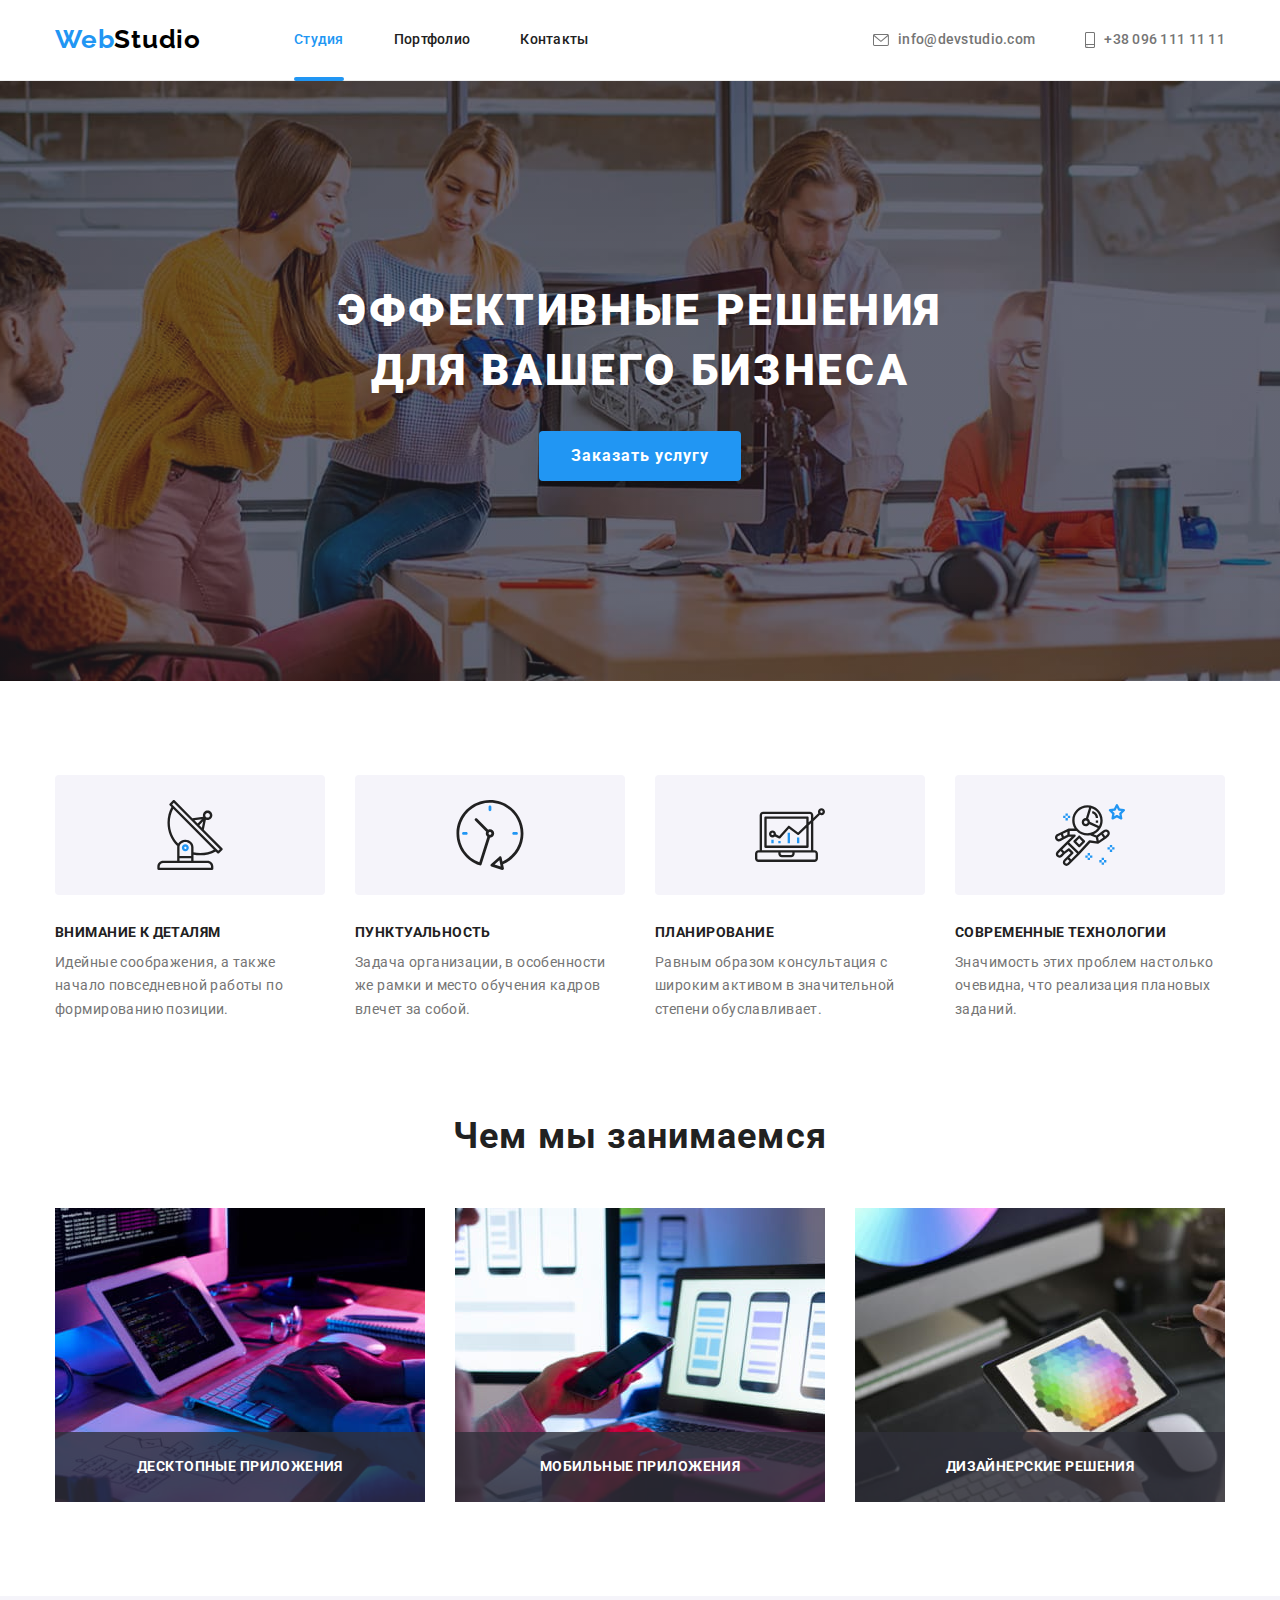
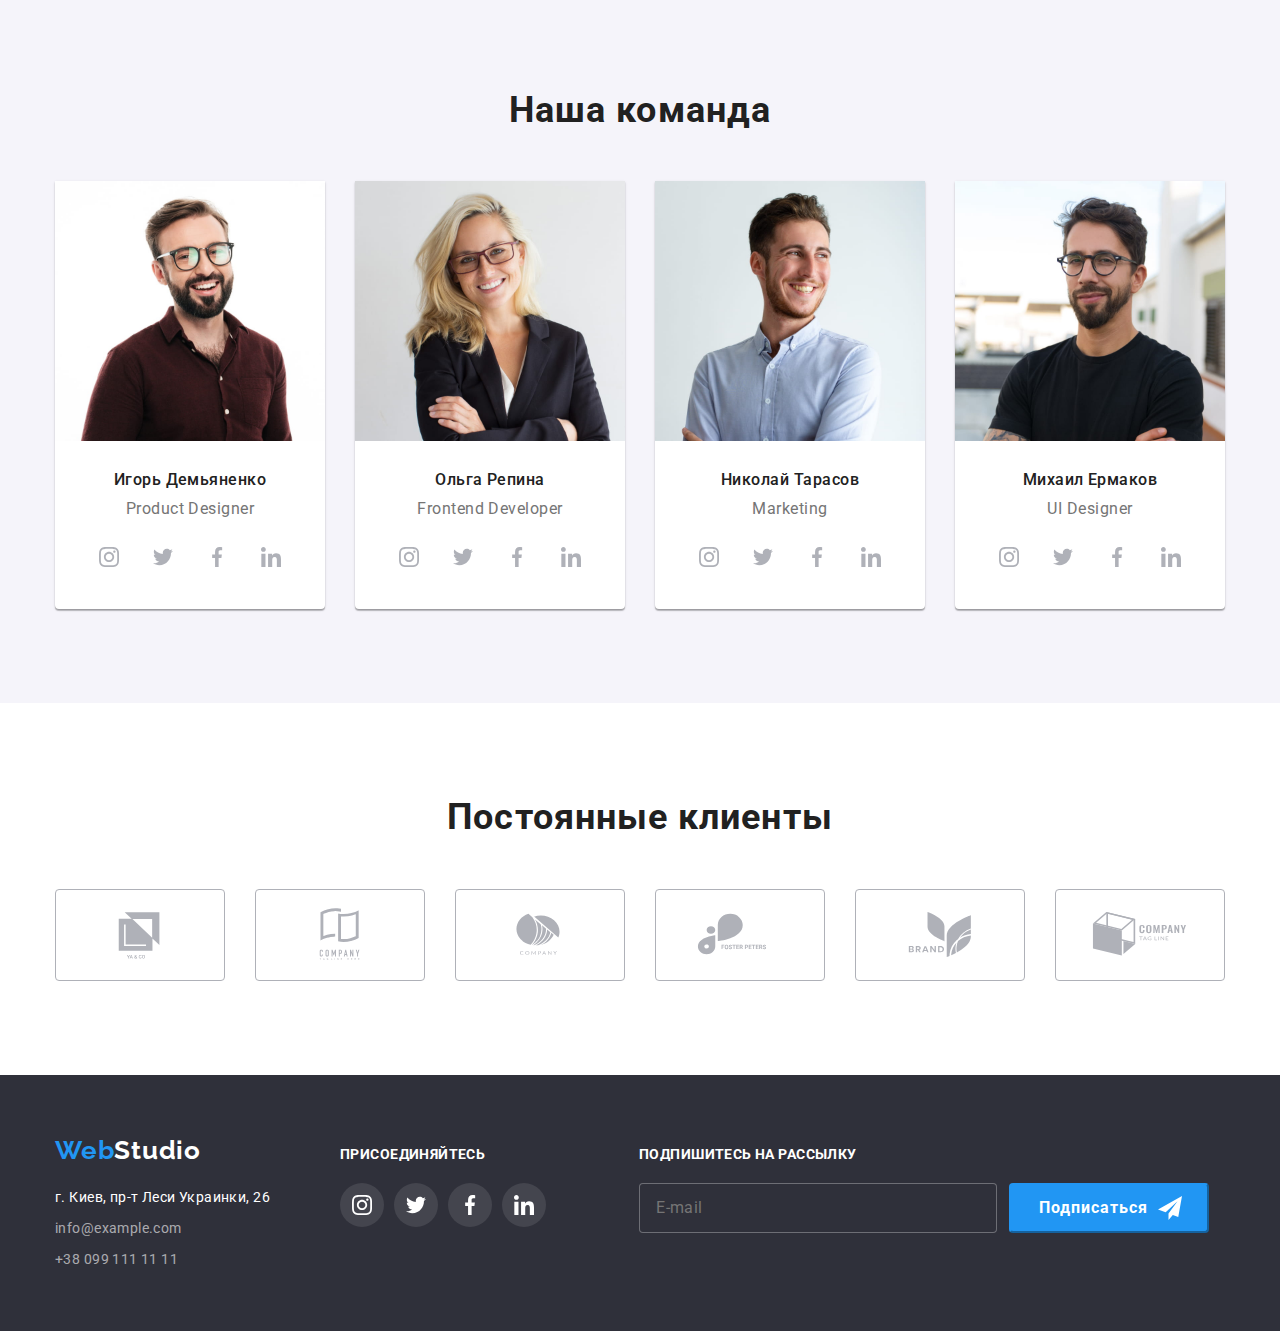
==== commit 754d9239: "done" ====
--- a/index.html
+++ b/index.html
@@ -4,9 +4,9 @@
     <meta charset="UTF-8">
     <meta http-equiv="X-UA-Compatible" content="IE=edge">
     <meta name="viewport" content="width=device-width, initial-scale=1.0">
-    <title>goit-markup-hw-05</title>
+    <title>goit-markup-hw-07</title>
     <link rel="stylesheet" href="./css/modernnormalize.css">
-    <link rel="stylesheet" href="./css/style.css">
+    <link rel="stylesheet" href="./css/main.min.css">
     <link rel="preconnect" href="https://fonts.googleapis.com">
     <link rel="preconnect" href="https://fonts.gstatic.com" crossorigin>
     <link href="https://fonts.googleapis.com/css2?family=Montserrat:wght@400;700&family=Raleway:wght@700&family=Roboto:wght@400;500;700;900&display=swap"
--- a/css/main.min.css
+++ b/css/main.min.css
@@ -0,0 +1,2 @@
+*,*::before,*::after{-webkit-box-sizing:border-box;box-sizing:border-box}.container{width:1200px;margin:0 auto;padding-left:15px;padding-right:15px}h1,h2,h3,h4,h5,h6,p{margin:0}ul{padding:0;margin:0}img{display:block}body{color:var(--main-text-color);font-family:var(--main-font),sans-serif;font-weight:400}.list{list-style-type:none}.link{text-decoration:none;display:block}.section{padding-top:94px;padding-bottom:94px}:root{--main-font: 'Roboto';--secondary-font: 'Raleway';--main-text-color: #212121;--primyry-text-color: #757575;--secondary-color: #2196f3;--bacnd-color: #ffffff;--logo-color: #000000;--hero-foot-color: #2f303a;--dysine-color: #f5f4fa;--adress-color: rgba(255, 255, 255, 0.6);--categorie-color: #eeeeee;--button-color: #188ce8;--icon-color: #afb1b8}.logo{font-family:var(--secondary-font);font-weight:700;font-size:26px;line-height:1.2;letter-spacing:0.03em}.logo--top{color:var(--logo-color)}.logo--bottom{color:var(--bacnd-color);margin-bottom:20px}.logo__web{color:var(--secondary-color)}.adress{font-style:normal}.adress__fact{font-size:14px;letter-spacing:0.03em;line-height:1.7;color:var(--bacnd-color);-webkit-transition:color 250ms cubic-bezier(0.4, 0, 0.2, 1);transition:color 250ms cubic-bezier(0.4, 0, 0.2, 1)}.adress__fact:hover{color:var(--secondary-color)}.adress__fact:focus{color:var(--secondary-color)}.adress__secondary{font-size:14px;line-height:1.7;letter-spacing:0.03em;color:var(--adress-color);-webkit-transition:color 250ms cubic-bezier(0.4, 0, 0.2, 1);transition:color 250ms cubic-bezier(0.4, 0, 0.2, 1)}.adress__secondary:focus{color:var(--secondary-color)}.adress__secondary:hover{color:var(--secondary-color)}.adress__content:not(:last-child){margin-bottom:7px}.backdrop{position:fixed;top:0;left:0;width:100%;height:100%;background-color:rgba(0,0,0,0.2);-webkit-transition-property:opacity, visibility, -webkit-transform;transition-property:opacity, visibility, -webkit-transform;transition-property:transform, opacity, visibility;transition-property:transform, opacity, visibility, -webkit-transform;-webkit-transition-duration:250ms;transition-duration:250ms;-webkit-transition-timing-function:cubic-bezier(0.4, 0, 0.2, 1);transition-timing-function:cubic-bezier(0.4, 0, 0.2, 1);z-index:10}.backdrop.is-hidden{-webkit-transform:scale(0.7);transform:scale(0.7);opacity:0;pointer-events:none;visibility:hidden}.card__box{position:relative;overflow:hidden}.card__overlay{position:absolute;padding:63px 24px;width:100%;height:100%;background-color:rgba(33,150,243,0.9);top:0;-webkit-transform:translateY(101%);transform:translateY(101%);-webkit-transition:-webkit-transform 250ms cubic-bezier(0.4, 0, 0.2, 1);transition:-webkit-transform 250ms cubic-bezier(0.4, 0, 0.2, 1);transition:transform 250ms cubic-bezier(0.4, 0, 0.2, 1);transition:transform 250ms cubic-bezier(0.4, 0, 0.2, 1), -webkit-transform 250ms cubic-bezier(0.4, 0, 0.2, 1)}.card__text{font-size:18px;line-height:1.55;letter-spacing:0.03em;color:var(--bacnd-color)}.card{margin-right:30px;margin-bottom:30px;width:370px}.card:nth-last-child(-n+3){margin-bottom:0px}.card:nth-child(3n){margin-right:0px}.card__description{border:1px solid var(--categorie-color);border-top:none;padding:20px 24px}.card__titles{font-weight:700;font-size:18px;line-height:2;color:var(--main-text-color);margin-bottom:4px}.card__specification{font-size:16px;line-height:1.87;letter-spacing:0.03em;color:var(--primyry-text-color)}.card__link{-webkit-transition:-webkit-box-shadow 250ms cubic-bezier(0.4, 0, 0.2, 1);transition:-webkit-box-shadow 250ms cubic-bezier(0.4, 0, 0.2, 1);transition:box-shadow 250ms cubic-bezier(0.4, 0, 0.2, 1);transition:box-shadow 250ms cubic-bezier(0.4, 0, 0.2, 1), -webkit-box-shadow 250ms cubic-bezier(0.4, 0, 0.2, 1)}.card__link:hover,.card__link:focus{-webkit-box-shadow:0px 1px 1px rgba(0,0,0,0.12),0px 4px 4px rgba(0,0,0,0.06),1px 4px 6px rgba(0,0,0,0.16);box-shadow:0px 1px 1px rgba(0,0,0,0.12),0px 4px 4px rgba(0,0,0,0.06),1px 4px 6px rgba(0,0,0,0.16)}.card__link:hover .card__box .card__overlay,.card__link:focus .card__box .card__overlay{-webkit-transform:translateY(0%);transform:translateY(0%)}.card__link:hover .card__box .card__overlay,.card__link:focus .card__box .card__overlay{-webkit-transform:translateY(0%);transform:translateY(0%)}.categories__butns{cursor:pointer;background-color:var(--dysine-color);border:none;border-radius:4px;font-family:var(--main-font);font-weight:500;font-size:16px;line-height:1.6;text-align:center;letter-spacing:0.03em;padding:6px 22px;min-width:73px;-webkit-transition:background-color 250ms cubic-bezier(0.4, 0, 0.2, 1),color 2500ms cubic-bezier(0.4, 0, 0.2, 1),-webkit-box-shadow 250ms cubic-bezier(0.4, 0, 0.2, 1);transition:background-color 250ms cubic-bezier(0.4, 0, 0.2, 1),color 2500ms cubic-bezier(0.4, 0, 0.2, 1),-webkit-box-shadow 250ms cubic-bezier(0.4, 0, 0.2, 1);transition:box-shadow 250ms cubic-bezier(0.4, 0, 0.2, 1),background-color 250ms cubic-bezier(0.4, 0, 0.2, 1),color 2500ms cubic-bezier(0.4, 0, 0.2, 1);transition:box-shadow 250ms cubic-bezier(0.4, 0, 0.2, 1),background-color 250ms cubic-bezier(0.4, 0, 0.2, 1),color 2500ms cubic-bezier(0.4, 0, 0.2, 1),-webkit-box-shadow 250ms cubic-bezier(0.4, 0, 0.2, 1)}.categories__butns:hover{background-color:var(--secondary-color);color:var(--bacnd-color);-webkit-box-shadow:0px 3px 1px rgba(0,0,0,0.1),0px 1px 2px rgba(0,0,0,0.08),0px 2px 2px rgba(0,0,0,0.12);box-shadow:0px 3px 1px rgba(0,0,0,0.1),0px 1px 2px rgba(0,0,0,0.08),0px 2px 2px rgba(0,0,0,0.12)}.categories__butns:focus{background-color:var(--secondary-color);color:var(--bacnd-color);-webkit-box-shadow:0px 3px 1px rgba(0,0,0,0.1),0px 1px 2px rgba(0,0,0,0.08),0px 2px 2px rgba(0,0,0,0.12);box-shadow:0px 3px 1px rgba(0,0,0,0.1),0px 1px 2px rgba(0,0,0,0.08),0px 2px 2px rgba(0,0,0,0.12)}.categories__list{display:-webkit-box;display:-ms-flexbox;display:flex;-webkit-box-pack:center;-ms-flex-pack:center;justify-content:center;margin-bottom:50px}.categories__content:not(:last-child){margin-right:8px}.categories__cards{display:-webkit-box;display:-ms-flexbox;display:flex;-ms-flex-wrap:wrap;flex-wrap:wrap}.close-button{cursor:pointer;position:absolute;top:8px;right:8px;width:30px;height:30px;background-color:var(--bacnd-color);border:1px solid rgba(0,0,0,0.1);border-radius:50%}.close-button:focus .close-button__icon,.close-button:hover .close-button__icon{fill:var(--button-color)}.close-button__icon{position:absolute;top:50%;left:50%;-webkit-transform:translate(-50%, -50%);transform:translate(-50%, -50%);fill:var(--logo-color)}.contacts__link{display:-webkit-inline-box;display:-ms-inline-flexbox;display:inline-flex;-webkit-box-align:center;-ms-flex-align:center;align-items:center;font-weight:500;line-height:1.14;letter-spacing:0.02em;font-size:14px;color:var(--primyry-text-color);text-decoration:none;padding-top:32px;padding-bottom:32px;-webkit-transition:color 250ms cubic-bezier(0.4, 0, 0.2, 1);transition:color 250ms cubic-bezier(0.4, 0, 0.2, 1)}.contacts__link:hover .contacts__icon,.contacts__link:focus .contacts__icon{fill:var(--secondary-color)}.contacts__link:hover,.contacts__link:focus{color:var(--secondary-color)}.contacts__link:hover .contacts__icon--tel,.contacts__link:focus .contacts__icon--tel{fill:var(--secondary-color)}.contacts__icon{fill:var(--primyry-text-color);display:inline-block;margin-right:9px;-webkit-transition:fill 250ms cubic-bezier(0.4, 0, 0.2, 1);transition:fill 250ms cubic-bezier(0.4, 0, 0.2, 1)}.contacts__icon--mail{width:16px;height:12px}.contacts__icon--tel{width:10px;height:16px}.contacts{display:-webkit-box;display:-ms-flexbox;display:flex;-webkit-box-align:center;-ms-flex-align:center;align-items:center;margin-left:auto}.contacts__content:not(:last-child){margin-right:50px}.employee__networks{display:-webkit-box;display:-ms-flexbox;display:flex;-webkit-box-align:center;-ms-flex-align:center;align-items:center;-webkit-box-pack:justify;-ms-flex-pack:justify;justify-content:space-between}.employee__icon{width:20px;height:20px;fill:var(--icon-color);-webkit-transition:fill 250ms cubic-bezier(0.4, 0, 0.2, 1);transition:fill 250ms cubic-bezier(0.4, 0, 0.2, 1)}.employee__link{display:-webkit-box;display:-ms-flexbox;display:flex;-webkit-box-pack:center;-ms-flex-pack:center;justify-content:center;-webkit-box-align:center;-ms-flex-align:center;align-items:center;width:44px;height:44px;background-color:var(--bacnd-color);border-radius:50%;-webkit-transition:background-color 250ms cubic-bezier(0.4, 0, 0.2, 1);transition:background-color 250ms cubic-bezier(0.4, 0, 0.2, 1)}.employee__link:hover,.employee__link:focus{background-color:var(--secondary-color)}.employee__link:hover .employee__icon,.employee__link:focus .employee__icon{fill:var(--bacnd-color)}.employee{background-color:var(--bacnd-color);border-radius:0px 0px 4px 4px;-webkit-box-shadow:0px 1px 3px rgba(0,0,0,0.12),0px 1px 1px rgba(0,0,0,0.14),0px 2px 1px rgba(0,0,0,0.2);box-shadow:0px 1px 3px rgba(0,0,0,0.12),0px 1px 1px rgba(0,0,0,0.14),0px 2px 1px rgba(0,0,0,0.2);width:270px}.employee:not(:last-child){margin-right:30px}.employee__box{padding:30px 32px}.employee__title{font-weight:500;line-height:1.18;text-align:center;letter-spacing:0.03em;font-size:16px;margin-bottom:10px}.employee__position{font-size:16px;line-height:1.18;text-align:center;letter-spacing:0.03em;color:var(--primyry-text-color);margin-bottom:16px}.hero{max-width:1600px;background-color:var(--hero-foot-color);background-image:-webkit-gradient(linear, left top, right top, from(rgba(47,48,58,0.4)), to(rgba(47,48,58,0.4))),url("../images/background.jpg");background-image:linear-gradient(to right, rgba(47,48,58,0.4), rgba(47,48,58,0.4)),url("../images/background.jpg");background-size:cover;background-repeat:no-repeat;background-position:center;text-align:center;padding:200px 0;margin:0 auto}.hero .container{padding:0 0}.hero__title{font-weight:900;font-size:44px;line-height:1.36;max-width:696px;letter-spacing:0.06em;text-transform:uppercase;color:var(--bacnd-color);margin:0 auto 30px auto}.hero__button{font-family:var(--main-font);cursor:pointer;background:var(--secondary-color);-webkit-box-shadow:0px 4px 4px rgba(0,0,0,0.15);box-shadow:0px 4px 4px rgba(0,0,0,0.15);border-radius:4px;border:none;min-width:200px;padding:10px 32px;font-weight:700;font-size:16px;line-height:1.87;-webkit-box-align:center;-ms-flex-align:center;align-items:center;letter-spacing:0.06em;color:var(--bacnd-color);-webkit-transition:background-color 250ms cubic-bezier(0.4, 0, 0.2, 1);transition:background-color 250ms cubic-bezier(0.4, 0, 0.2, 1)}.hero__button:hover{background-color:var(--button-color)}.hero__button:focus{background-color:var(--button-color)}.mailing__title{font-weight:700;margin-bottom:20px;font-size:14px;line-height:1.14;letter-spacing:0.03em;text-transform:uppercase;color:var(--bacnd-color)}.mailing{margin-left:93px}.mailing__form{display:-webkit-box;display:-ms-flexbox;display:flex}.mailing__input{font-size:16px;line-height:1.25;letter-spacing:0.03em;padding-left:16px;color:var(--bacnd-color);display:-webkit-box;display:-ms-flexbox;display:flex;-webkit-box-align:center;-ms-flex-align:center;align-items:center;height:50px;width:358px;background-color:var(--hero-foot-color);border:1px solid rgba(255,255,255,0.3);border-radius:4px;-webkit-transition:border-color 250ms cubic-bezier(0.4, 0, 0.2, 1);transition:border-color 250ms cubic-bezier(0.4, 0, 0.2, 1);outline:none}.mailing__input:focus,.mailing__input:hover{border-color:var(--secondary-color)}.mailing__button{display:-webkit-box;display:-ms-flexbox;display:flex;-webkit-box-align:center;-ms-flex-align:center;align-items:center;font-weight:700;font-size:16px;line-height:1.87;letter-spacing:0.06em;color:var(--bacnd-color);cursor:pointer;width:200px;height:50px;margin-left:12px;padding-left:28px;background-color:var(--secondary-color);border-radius:4px;border-color:var(--secondary-color);-webkit-transition:background-color 250ms cubic-bezier(0.4, 0, 0.2, 1);transition:background-color 250ms cubic-bezier(0.4, 0, 0.2, 1)}.mailing__button:focus,.mailing__button:hover{background-color:var(--button-color)}.mailing_icon{margin-left:10px}.modal{padding:40px;position:absolute;width:528px;height:581px;background-color:var(--bacnd-color);top:50%;left:50%;-webkit-transform:translate(-50%, -50%);transform:translate(-50%, -50%);-webkit-box-shadow:0px 1px 3px rgba(0,0,0,0.12),0px 1px 1px rgba(0,0,0,0.14),0px 2px 1px rgba(0,0,0,0.2);box-shadow:0px 1px 3px rgba(0,0,0,0.12),0px 1px 1px rgba(0,0,0,0.14),0px 2px 1px rgba(0,0,0,0.2);border-radius:4px}.modal__recomend{display:block;margin-bottom:12px;font-weight:700;font-size:20px;line-height:1.15;text-align:center;letter-spacing:0.03em;color:var(--main-text-color)}.modal__label{position:relative;display:-webkit-box;display:-ms-flexbox;display:flex;-webkit-box-orient:vertical;-webkit-box-direction:normal;-ms-flex-direction:column;flex-direction:column;margin-bottom:10px;text-align:left;font-size:12px;line-height:1.16;letter-spacing:0.01em;color:var(--primyry-text-color)}.modal__input{padding-left:38px;z-index:1;width:448px;height:40px;border:1px solid rgba(33,33,33,0.2);-webkit-box-sizing:border-box;box-sizing:border-box;border-radius:4px;background-color:var(--bacnd-color);outline:none;margin-top:4px;-webkit-transition:border-color 250ms cubic-bezier(0.4, 0, 0.2, 1);transition:border-color 250ms cubic-bezier(0.4, 0, 0.2, 1)}.modal__textarea{width:448px;height:138px;outline:none;border:1px solid rgba(33,33,33,0.2);-webkit-box-sizing:border-box;box-sizing:border-box;border-radius:4px;resize:none;padding:12px 16px;margin-top:4px;-webkit-transition:border-color 250ms cubic-bezier(0.4, 0, 0.2, 1);transition:border-color 250ms cubic-bezier(0.4, 0, 0.2, 1)}.modal__textarea:focus{outline:none;border-color:var(--secondary-color)}.modal__agree{position:relative;padding-left:20px;display:block;font-size:14px;line-height:1.7;letter-spacing:0.03em;color:#757575}.modal__check-area{display:block;position:absolute;width:16px;height:15px;background-color:var(--bacnd-color);border:2px solid var(--main-text-color);border-radius:2px;top:50%;left:20px;-webkit-transform:translate(-50%, -50%);transform:translate(-50%, -50%);cursor:pointer;-webkit-transition:border-color 250ms cubic-bezier(0.4, 0, 0.2, 1),background-image 250ms cubic-bezier(0.4, 0, 0.2, 1);transition:border-color 250ms cubic-bezier(0.4, 0, 0.2, 1),background-image 250ms cubic-bezier(0.4, 0, 0.2, 1)}.modal__checkbox:checked+.modal__check-area{background-image:url(../images/check.svg);background-color:var(--secondary-color);border-color:var(--secondary-color);background-repeat:no-repeat;background-size:contain;border:none}.modal__checkbox:focus+.modal__check-area{border-color:var(--secondary-color);outline:none}.modal__link{color:#2196f3}.modal__textarea::-webkit-input-placeholder{font-size:12px;line-height:14px;letter-spacing:0.01em;color:rgba(117,117,117,0.5)}.modal__textarea:-ms-input-placeholder{font-size:12px;line-height:14px;letter-spacing:0.01em;color:rgba(117,117,117,0.5)}.modal__textarea::-ms-input-placeholder{font-size:12px;line-height:14px;letter-spacing:0.01em;color:rgba(117,117,117,0.5)}.modal__textarea::placeholder{font-size:12px;line-height:14px;letter-spacing:0.01em;color:rgba(117,117,117,0.5)}.modal__button{margin-top:30px;font-weight:700;font-size:16px;line-height:1.88;letter-spacing:0.06em;color:var(--bacnd-color);cursor:pointer;width:200px;height:50px;background-color:#2196f3;border-radius:4px;border-color:var(--secondary-color);-webkit-transition:background-color 250ms cubic-bezier(0.4, 0, 0.2, 1),-webkit-box-shadow 250ms cubic-bezier(0.4, 0, 0.2, 1);transition:background-color 250ms cubic-bezier(0.4, 0, 0.2, 1),-webkit-box-shadow 250ms cubic-bezier(0.4, 0, 0.2, 1);transition:background-color 250ms cubic-bezier(0.4, 0, 0.2, 1),box-shadow 250ms cubic-bezier(0.4, 0, 0.2, 1);transition:background-color 250ms cubic-bezier(0.4, 0, 0.2, 1),box-shadow 250ms cubic-bezier(0.4, 0, 0.2, 1),-webkit-box-shadow 250ms cubic-bezier(0.4, 0, 0.2, 1)}.modal__button:focus,.modal__button:hover{-webkit-box-shadow:0px 4px 4px rgba(0,0,0,0.15);box-shadow:0px 4px 4px rgba(0,0,0,0.15);background-color:var(--button-color)}.modal__icon{position:absolute;z-index:2;bottom:14px;left:15px;fill:var(--main-text-color);-webkit-transition:fill 250ms cubic-bezier(0.4, 0, 0.2, 1);transition:fill 250ms cubic-bezier(0.4, 0, 0.2, 1)}.modal__input:focus{border-color:var(--secondary-color);outline:none}.modal__input:focus+.modal__icon{fill:var(--secondary-color)}.navigation{display:-webkit-box;display:-ms-flexbox;display:flex;-webkit-box-align:center;-ms-flex-align:center;align-items:center}.navigation__list{display:-webkit-box;display:-ms-flexbox;display:flex;-webkit-box-align:center;-ms-flex-align:center;align-items:center;margin-left:93px}.navigation__content:not(:last-child){margin-right:50px}.navigation__link.navigation__link--studio{color:var(--secondary-color)}.navigation__link.navigation__link--portfolio{color:var(--secondary-color)}.navigation__link{position:relative;font-weight:500;font-size:14px;line-height:1.14;letter-spacing:0.02em;color:var(--main-text-color);text-decoration:none;padding-top:32px;padding-bottom:32px;-webkit-transition:color 250ms cubic-bezier(0.4, 0, 0.2, 1);transition:color 250ms cubic-bezier(0.4, 0, 0.2, 1)}.navigation__link.navigation__link--studio::after{position:absolute;bottom:-1px;content:'';display:block;width:100%;height:4px;border-radius:2px;background-color:var(--secondary-color)}.navigation__link.navigation__link--portfolio::after{position:absolute;bottom:-1px;content:'';display:block;width:100%;height:4px;border-radius:2px;background-color:var(--secondary-color)}.navigation__link:hover{color:var(--secondary-color)}.navigation__link:focus{color:var(--secondary-color)}.networks__title{font-weight:700;margin-bottom:20px;font-size:14px;line-height:1.14;letter-spacing:0.03em;text-transform:uppercase;color:var(--bacnd-color)}.networks{margin-left:70px}.networks__list{display:-webkit-box;display:-ms-flexbox;display:flex;-webkit-box-align:center;-ms-flex-align:center;align-items:center}.networks__icon{width:20px;height:20px;fill:var(--bacnd-color)}.networks__content:not(:last-child){margin-right:10px}.networks__link{display:-webkit-box;display:-ms-flexbox;display:flex;-webkit-box-pack:center;-ms-flex-pack:center;justify-content:center;-webkit-box-align:center;-ms-flex-align:center;align-items:center;width:44px;height:44px;background-color:rgba(255,255,255,0.1);border-radius:50%;-webkit-transition:background-color 250ms cubic-bezier(0.4, 0, 0.2, 1);transition:background-color 250ms cubic-bezier(0.4, 0, 0.2, 1)}.networks__link:focus,.networks__link:hover{background-color:var(--secondary-color)}.our-clients{padding-top:94px;padding-bottom:94px}.our-clients__title{font-weight:700;font-size:36px;line-height:1.16;text-align:center;letter-spacing:0.03em;margin-bottom:50px}.clients{display:-webkit-box;display:-ms-flexbox;display:flex;-webkit-box-pack:center;-ms-flex-pack:center;justify-content:center}.clients__content:not(:last-child){margin-right:30px}.clients__icon{fill:var(--icon-color);-webkit-transition:fill 250ms cubic-bezier(0.4, 0, 0.2, 1);transition:fill 250ms cubic-bezier(0.4, 0, 0.2, 1)}.clients__link{background-color:var(--bacnd-color);display:-webkit-box;display:-ms-flexbox;display:flex;-webkit-box-pack:center;-ms-flex-pack:center;justify-content:center;-webkit-box-align:center;-ms-flex-align:center;align-items:center;width:170px;height:92px;border:1px solid var(--icon-color);border-radius:4px;-webkit-transition:border-color 250ms cubic-bezier(0.4, 0, 0.2, 1);transition:border-color 250ms cubic-bezier(0.4, 0, 0.2, 1)}.clients__link:hover .clients__icon,.clients__link:focus .clients__icon{fill:var(--secondary-color)}.clients__link:hover,.clients__link:focus{border-color:var(--secondary-color)}.our-job.section{padding-top:0px}.our-job__title{font-weight:700;line-height:1.16;text-align:center;letter-spacing:0.03em;font-size:36px;margin-bottom:50px}.our-job__list{display:-webkit-box;display:-ms-flexbox;display:flex}.our-job__content{position:relative;width:370px}.our-job__content:not(:last-child){margin-right:30px}.our-job_lettering{position:absolute;bottom:0;padding-top:27px;padding-bottom:27px;width:100%;font-weight:700;font-size:14px;line-height:1.14;text-align:center;letter-spacing:0.03em;text-transform:uppercase;color:var(--bacnd-color);background-color:rgba(47,48,58,0.8)}.our-team{background-color:var(--dysine-color)}.our-team__title{font-weight:700;line-height:1.16;text-align:center;letter-spacing:0.03em;font-size:36px;margin-bottom:50px}.our-team__list{display:-webkit-box;display:-ms-flexbox;display:flex}.footer{background-color:var(--hero-foot-color);padding-top:60px;padding-bottom:60px}.footer__container{display:-webkit-box;display:-ms-flexbox;display:flex;-webkit-box-align:baseline;-ms-flex-align:baseline;align-items:baseline}.header{border-bottom:1px solid #ececec}.header .container{display:-webkit-box;display:-ms-flexbox;display:flex;-webkit-box-align:center;-ms-flex-align:center;align-items:center}.services__picture{display:-webkit-box;display:-ms-flexbox;display:flex;-webkit-box-pack:center;-ms-flex-pack:center;justify-content:center;-webkit-box-align:center;-ms-flex-align:center;align-items:center;margin-bottom:30px;width:270px;height:120px;background-color:var(--dysine-color);border-radius:4px}.services__icon{width:70px;height:70px}.services{display:-webkit-box;display:-ms-flexbox;display:flex;-webkit-box-align:center;-ms-flex-align:center;align-items:center}.services__content{width:270px}.services__content:not(:last-child){margin-right:30px}.services__titles{font-weight:700;font-size:14px;line-height:1.14;letter-spacing:0.03em;text-transform:uppercase;margin-bottom:10px}.services__description{font-size:14px;line-height:1.7;letter-spacing:0.03em;color:var(--primyry-text-color)}.visually-hidden{position:absolute;width:1px;height:1px;margin:-1px;border:0;padding:0;white-space:nowrap;-webkit-clip-path:inset(100%);clip-path:inset(100%);clip:rect(0 0 0 0);overflow:hidden}
+/*# sourceMappingURL=main.min.css.map */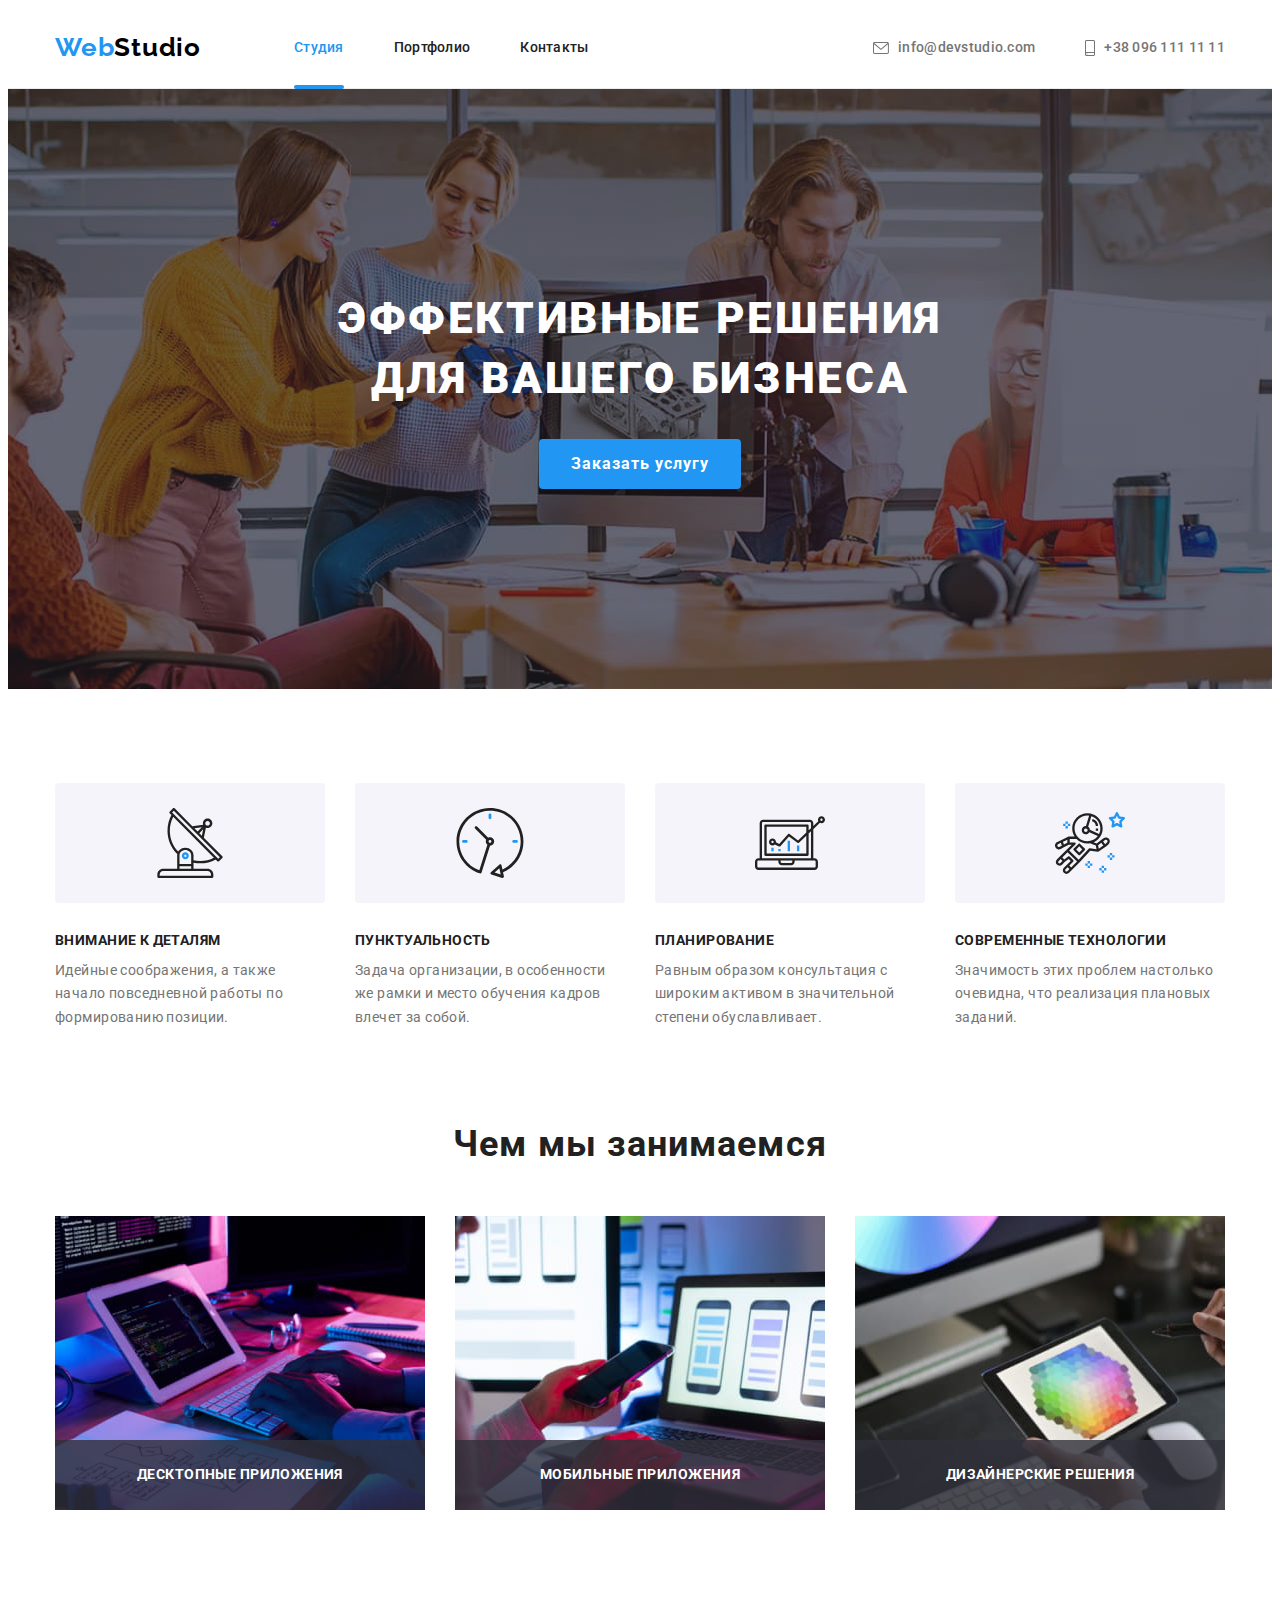
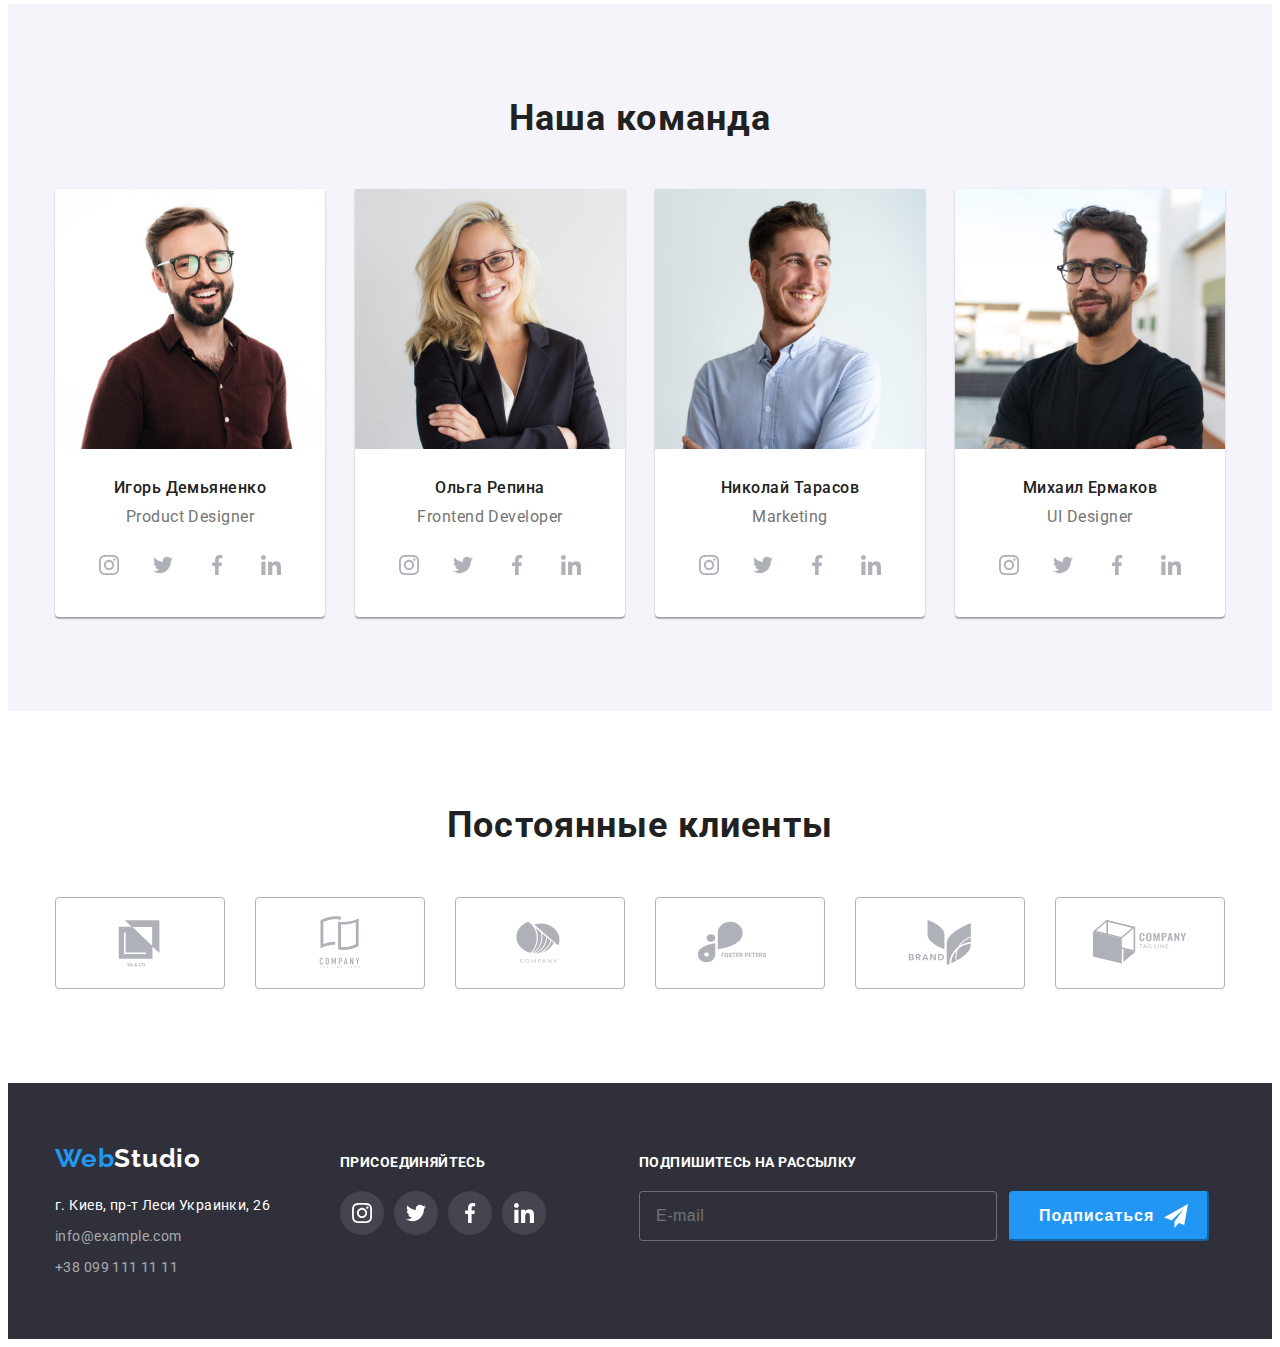
==== commit 5e78af0b: "done" ====
--- a/index.html
+++ b/index.html
@@ -5,12 +5,15 @@
     <meta http-equiv="X-UA-Compatible" content="IE=edge">
     <meta name="viewport" content="width=device-width, initial-scale=1.0">
     <title>goit-markup-hw-07</title>
-    <link rel="stylesheet" href="./css/modernnormalize.css">
+    <link rel="stylesheet" href="https://cdnjs.cloudflare.com/ajax/libs/modern-normalize/1.1.0/modern-normalize.min.css"
+        integrity="sha512-wpPYUAdjBVSE4KJnH1VR1HeZfpl1ub8YT/NKx4PuQ5NmX2tKuGu6U/JRp5y+Y8XG2tV+wKQpNHVUX03MfMFn9Q=="
+        crossorigin="anonymous" referrerpolicy="no-referrer" />
     <link rel="stylesheet" href="./css/main.min.css">
     <link rel="preconnect" href="https://fonts.googleapis.com">
     <link rel="preconnect" href="https://fonts.gstatic.com" crossorigin>
     <link href="https://fonts.googleapis.com/css2?family=Montserrat:wght@400;700&family=Raleway:wght@700&family=Roboto:wght@400;500;700;900&display=swap"
           rel="stylesheet">
+    
 </head>
 <body>
     <!--Шапка-->
